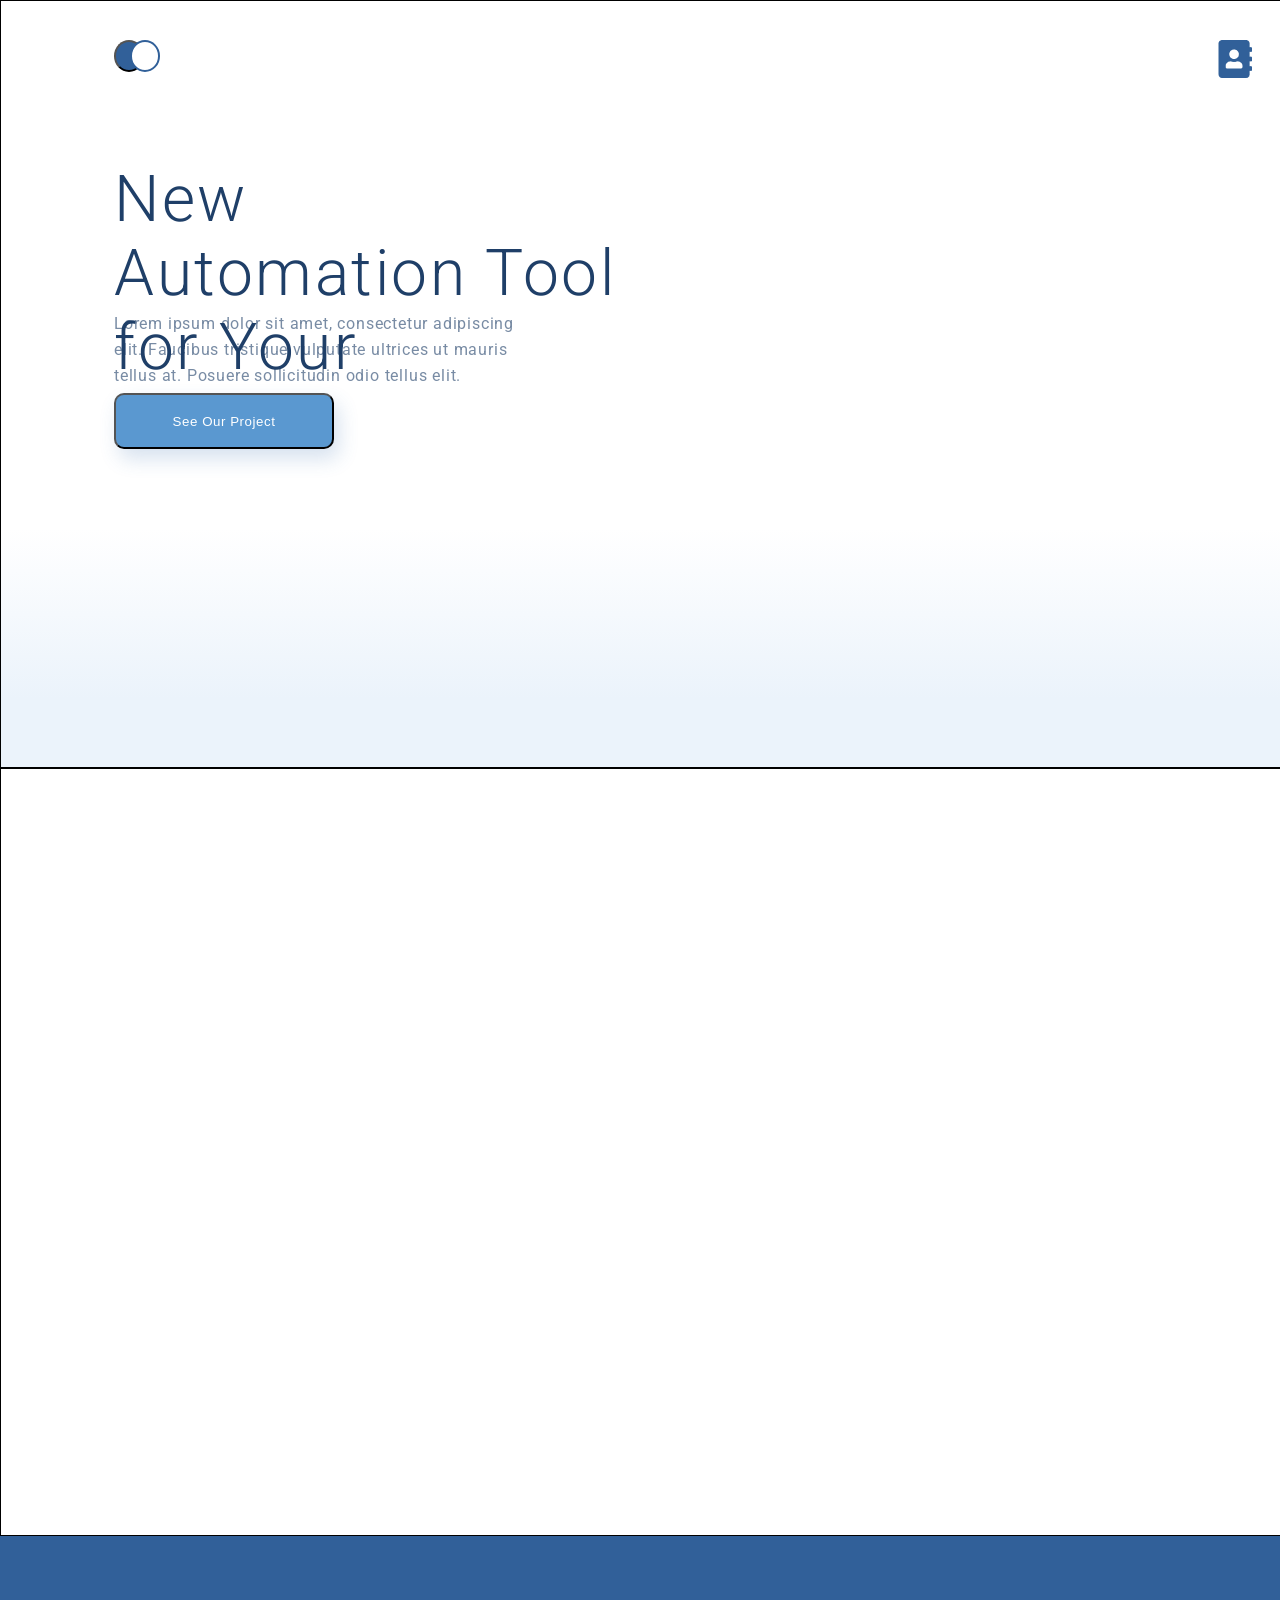
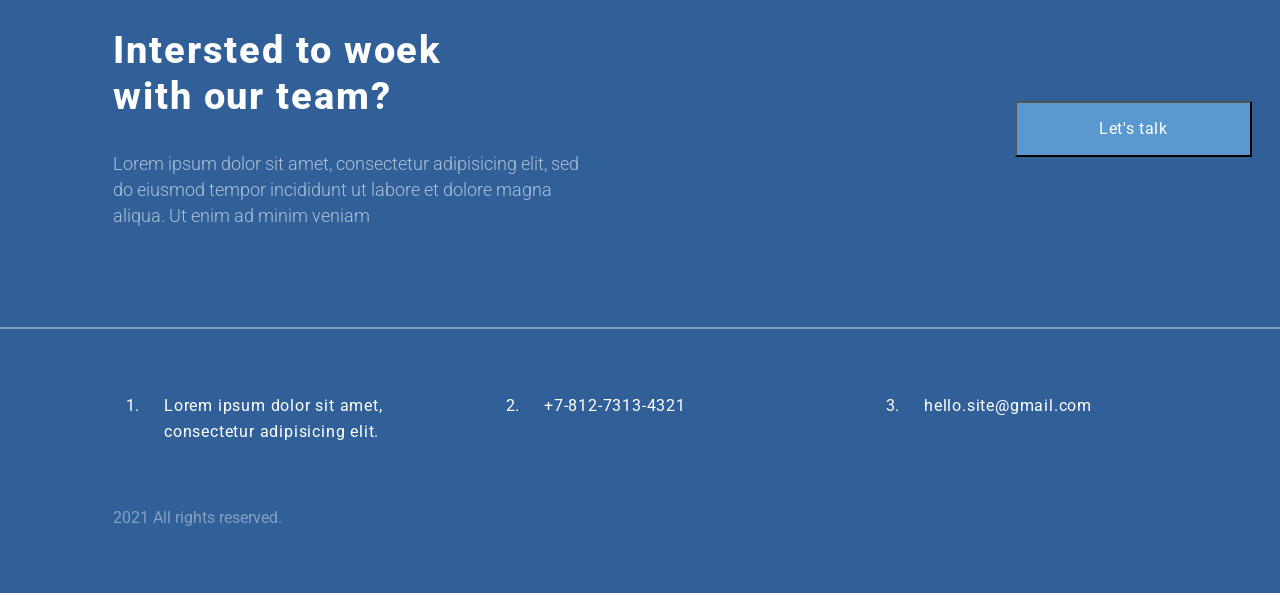
==== Task-2/index.html @ 9a85fa24 "Task-2 1 page" ====
<!doctype html>
<html lang="en">
<head>
    <meta charset="UTF-8">
    <link rel="stylesheet" href="task2.css">

       <title>Document</title>
</head>

<body>
<!-- HEADER -->
<header class="header">
    <div class="uphed">
        <div class="bw">
        <button class="bw1"></button>
        <button class="bw2"></button>
        </div>
        <div class="img1">
        <img src="img/Vector.png" alt="image">
        </div>
    </div>

    <div>
        <div class="newauto">
            <div class="h1">New Automation
            Tool for Your</div>
            <div class="p1">Lorem ipsum dolor sit amet, consectetur adipiscing elit. Faucibus tristique vulputate ultrices ut mauris tellus at. Posuere sollicitudin odio tellus elit.</div>

            <button class="buttonhead">See Our Project</button>
        </div>

    </div>
</header>
<!-- MAIN -->
<main class="main">

</main>
<!-- FOOTER -->
<footer class="footer">
    <div>
        <div class="pad">
            <div class="ftext">
                <p class="pfoot">Intersted to woek
                    with our team?</p>
                <p class="plorem">Lorem ipsum dolor sit amet, consectetur adipisicing elit, sed do eiusmod tempor incididunt ut labore et dolore magna aliqua. Ut enim ad minim veniam</p>
            </div>
            <button class="fbutton">Let's talk</button>
        </div>

        <div class="linef"></div>

        <div class="pad1">
            <ol class="ftable">
                <li class="pt pt1">Lorem ipsum dolor sit amet, consectetur adipisicing elit.</li>
                <li class="pt">+7-812-7313-4321</li>
                <li class="pt">hello.site@gmail.com</li>
            </ol>
            <div class="arr">
                2021 All rights reserved.
            </div>
        </div>
    </div>
</footer>
</body>

</html>
---- Task-2/task2.css ----
@import url('https://fonts.googleapis.com/css2?family=Roboto:wght@300&display=swap');
*{
    box-sizing: border-box;
    margin: 0;
    padding: 0;
}
.header{
    border: 1px solid black;
    background-color: white;
    background: linear-gradient(0deg, #EBF3FB 8.84%, rgba(152, 195, 232, 0) 31.12%);
    margin: 0 auto;
    width: 1366px;
    min-height: 768px;
    padding: 39px 113px 60px 113px;
}
.bw{
    position: relative;
    width: 32px;
}
.bw1{
position: absolute;
    /* blue_02 */
    background: #316099;
    width: 30.39px;
    height: 32px;
    border-radius: 50%;
}
.bw2{
position: absolute;
    left: 16px;
    background: #FFFFFF;
    /* blue_02 */
    border: 2px solid #316099;
    box-sizing: border-box;
    width: 30.39px;
    height: 32px;
    border-radius: 50%;
}
.uphead{
    display: flex;
    justify-content: space-between;
}
.img1{
    display: flex;
    justify-content: end;
}
.newauto{
    display: flex;
    flex-direction: column;
    width: 504px;
    margin-top: 85px;
}
.buttonhead{
    width: 220px;
    height: 56px;
    /* blue_04 */
    background: #5A98D0;
    box-shadow: 5px 10px 20px rgba(53, 110, 173, 0.2);
    border-radius: 10px;
    /* identical to box height, or 162% */
    text-align: center;
    letter-spacing: 0.04em;
    color: #FFFFFF;
}
.h1{
    width: 504px;
    height: 148px;
    font-family: Roboto;
    font-style: normal;
    font-weight: 300;
    font-size: 64px;
    line-height: 74px;
    /* or 116% */
    letter-spacing: 0.04em;
    /* Blue_01 */
    color: #1F3F68;
}
.p1{
    width: 425px;
    height: 82px;
    font-family: Roboto;
    font-style: normal;
    font-weight: normal;
    font-size: 16px;
    line-height: 26px;
    /* or 162% */
    letter-spacing: 0.05em;
    /* Blue_01 */
    color: #1F3F68;
    opacity: 0.6;
}




.main{
    border: 1px solid black;
    margin: 0 auto;
    width: 1366px;
    min-height: 768px;
}





.footer{
    position: relative;
    width: 1366px;
    background-color: rgba(49, 96, 153, 1);
    margin: 0 auto;
    height: 657px;
}
.pad{
    padding: 91px 113px 0 113px;
}
.pad1{
    display: flex;
    flex-direction: column;
    justify-content: space-between;
    padding: 0 113px;
}
.linef{
    opacity: 0.4;
    /* white */
    border: 1px solid #FFFFFF;

}
.intersted{
}
.fbutton{
    position: absolute;
    width: 236.63px;
    height: 56px;
    left: 1015px;
    top: 165px;
    background-color: #5A98D0;
    font-family: Roboto;
    font-style: normal;
    font-weight: normal;
    font-size: 16px;
    line-height: 26px;
    /* identical to box height, or 162% */
    text-align: center;
    letter-spacing: 0.04em;
    color: #FFFFFF;
}
.ftext{
}
.pfoot{
    font-family: Roboto;
    font-style: normal;
    font-weight: 800;
    font-size: 38px;
    line-height: 46px;
    /* or 128% */
    letter-spacing: 0.05em;
    /* white */
    color: white;
    width: 341px;
    height: 92px;
}
.plorem{
    font-family: Roboto;
    font-style: normal;
    font-weight: 300;
    font-size: 18px;
    line-height: 26px;
    /* white */
    color: #FFFFFF;
    opacity: 0.6;
    width: 490px;
    height: 80px;
    padding: 0 10px 0 0;
    margin-top: 32px;
    margin-bottom: 96px;
}
.ftable{
    font-family: Roboto;
    font-style: normal;
    font-weight: normal;
    font-size: 16px;
    line-height: 26px;
    /* or 162% */
    letter-spacing: 0.05em;
    /* white */
    color: #FFFFFF;
    display: flex;
    justify-content: space-around;
    padding: 64px 0px 32px 0;
}
.arr{
    font-family: Roboto;
    font-style: normal;
    font-weight: normal;
    font-size: 16px;
    line-height: 26px;
         /* white */
         color: #FFFFFF;
         opacity: 0.4;
    padding: 32px 113px 64px 0;
     }
.pt{
    width: 316px;
    padding-left: 19px;
    font-family: Roboto;
    font-style: normal;
    font-weight: normal;
    font-size: 16px;
    line-height: 26px;
}
.pt1{
height: 48px;
}
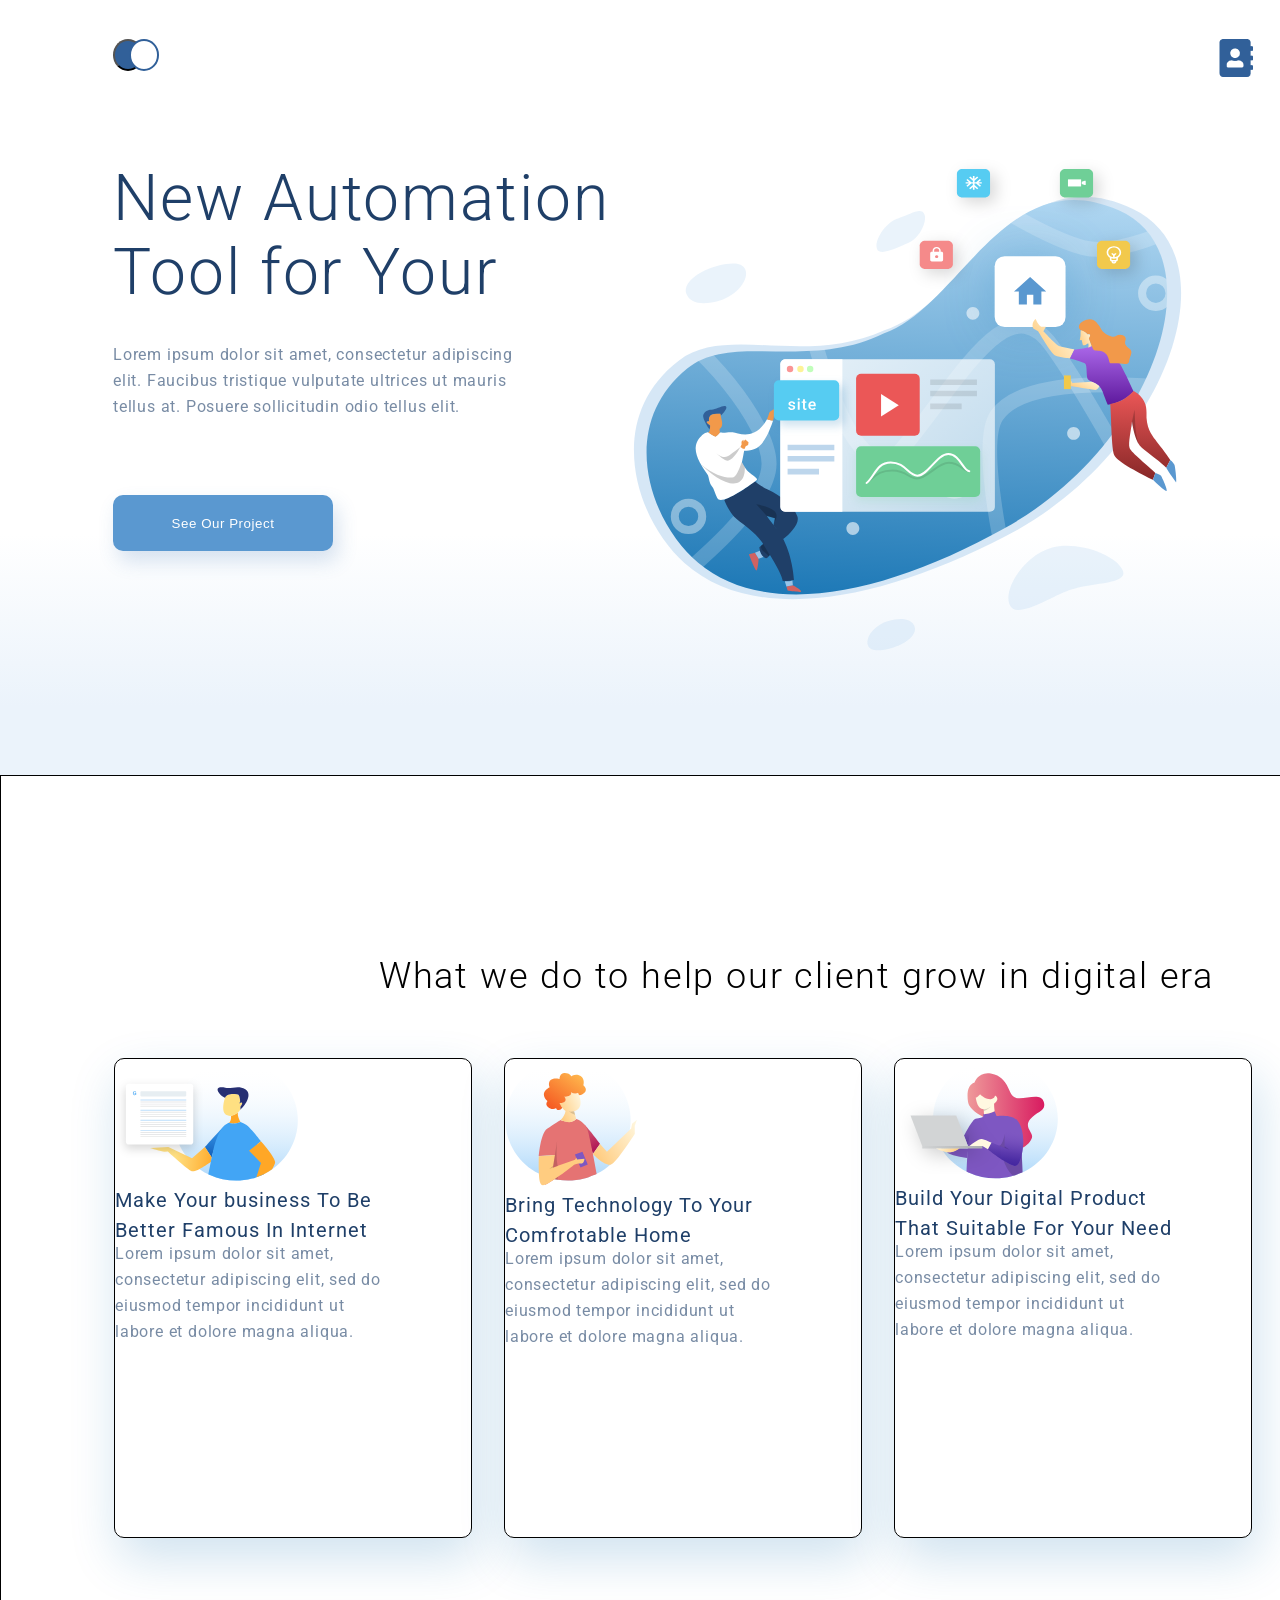
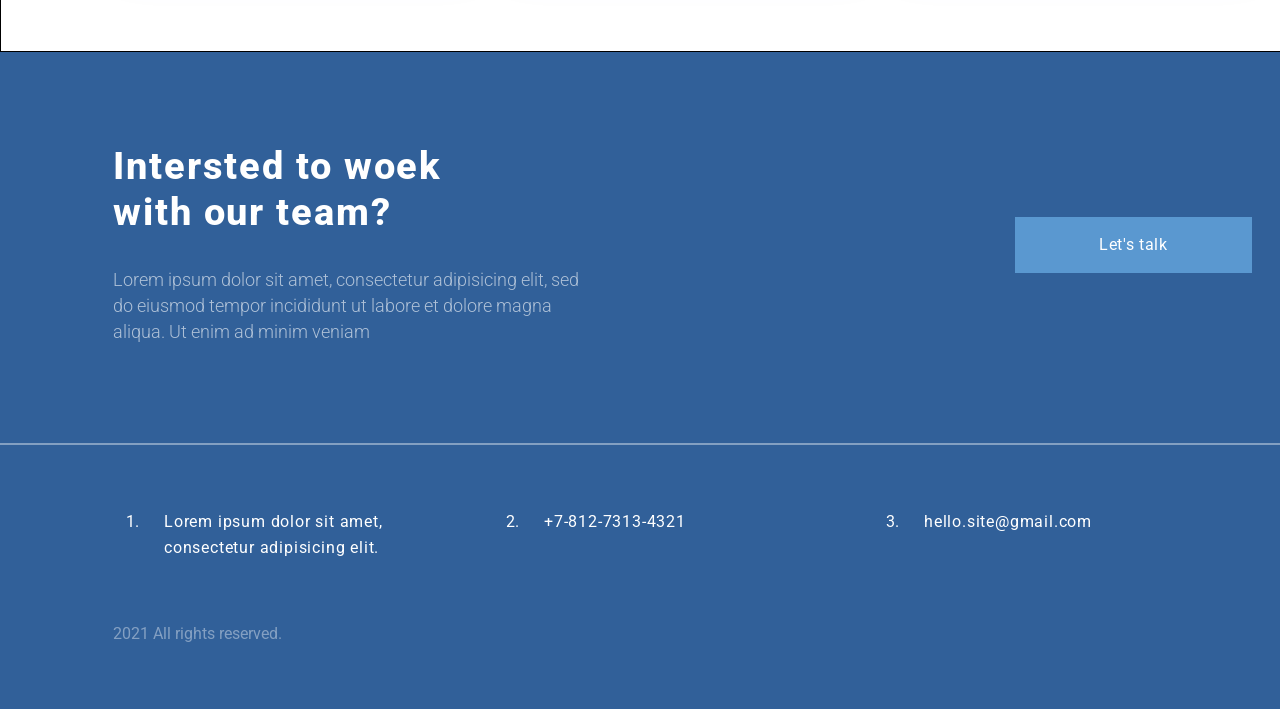
==== commit 2841fc0f: "Task-2 Page-1 main" ====
--- a/Task-2/index.html
+++ b/Task-2/index.html
@@ -19,8 +19,7 @@
         <img src="img/Vector.png" alt="image">
         </div>
     </div>
-
-    <div>
+    <div class="illus">
         <div class="newauto">
             <div class="h1">New Automation
             Tool for Your</div>
@@ -28,13 +27,47 @@
 
             <button class="buttonhead">See Our Project</button>
         </div>
-
+        <div>
+        <img class="imgtop" src="img/illustration.svg" alt="image">
+        </div>
     </div>
 </header>
+
+
 <!-- MAIN -->
 <main class="main">
+    <div>
+        <p class="p2">What we do to help our client grow in digital era</p>
+        <div class="border3">
+            <div class="mainborder">
+                <div>
+                    <img src="img/1.svg" alt="image">
+                </div>
+                <div class="h1main">Make Your business To Be
+                    Better Famous In Internet</div>
+                <div class="h3Lorem">Lorem ipsum dolor sit amet, consectetur adipiscing elit, sed do eiusmod tempor incididunt ut labore et dolore magna aliqua.</div>
+            </div>
+            <div class="mainborder">
+                <div>
+                    <img src="img/2.svg" alt="image">
+                </div>
+                <div class="h1main">Bring Technology To Your
+                    Comfrotable Home</div>
+                <div class="h3Lorem">Lorem ipsum dolor sit amet, consectetur adipiscing elit, sed do eiusmod tempor incididunt ut labore et dolore magna aliqua. </div>
+            </div>
+            <div class="mainborder">
+                <div>
+                    <img src="img/3.svg" alt="image">
+                </div>
+                <div class="h1main">Build Your Digital Product
+                    That Suitable For Your Need</div>
+                <div class="h3Lorem">Lorem ipsum dolor sit amet, consectetur adipiscing elit, sed do eiusmod tempor incididunt ut labore et dolore magna aliqua. </div>
+            </div>
+        </div>
+    </div>
 
 </main>
+
 <!-- FOOTER -->
 <footer class="footer">
     <div>
--- a/Task-2/task2.css
+++ b/Task-2/task2.css
@@ -5,7 +5,6 @@
     padding: 0;
 }
 .header{
-    border: 1px solid black;
     background-color: white;
     background: linear-gradient(0deg, #EBF3FB 8.84%, rgba(152, 195, 232, 0) 31.12%);
     margin: 0 auto;
@@ -48,7 +47,6 @@
     display: flex;
     flex-direction: column;
     width: 504px;
-    margin-top: 85px;
 }
 .buttonhead{
     width: 220px;
@@ -61,8 +59,18 @@
     text-align: center;
     letter-spacing: 0.04em;
     color: #FFFFFF;
+    border: 0;
+    margin-top: 71px;
+}
+.illus{
+    display: flex;
+
+}
+.imgtop{
+    margin: 82px 87px 60px 13px;
 }
 .h1{
+    box-sizing: border-box;
     width: 504px;
     height: 148px;
     font-family: Roboto;
@@ -71,11 +79,13 @@
     font-size: 64px;
     line-height: 74px;
     /* or 116% */
-    letter-spacing: 0.04em;
-    /* Blue_01 */
-    color: #1F3F68;
+    letter-spacing: 0.03em;
+    /* Blue_01 */
+    color: #1F3F68;
+    margin-top: 85px;
 }
 .p1{
+    box-sizing: border-box;
     width: 425px;
     height: 82px;
     font-family: Roboto;
@@ -88,6 +98,7 @@
     /* Blue_01 */
     color: #1F3F68;
     opacity: 0.6;
+    margin-top: 32px;
 }
 
 
@@ -98,6 +109,64 @@
     margin: 0 auto;
     width: 1366px;
     min-height: 768px;
+    padding: 113px;
+}
+.h1main{
+    box-sizing: border-box;
+    font-family: Roboto;
+    font-style: normal;
+    font-weight: normal;
+    font-size: 20px;
+    line-height: 30px;
+    /* or 150% */
+    letter-spacing: 0.05em;
+    /* Blue_01 */
+    color: #1F3F68;
+    width: 294px;
+    height: 56px;
+}
+.h3Lorem{
+    box-sizing: border-box;
+    font-family: Roboto;
+    font-style: normal;
+    font-weight: normal;
+    font-size: 16px;
+    line-height: 26px;
+    /* or 162% */
+    letter-spacing: 0.05em;
+    /* Blue_01 */
+    color: #1F3F68;
+    opacity: 0.6;
+    width: 268px;
+    height: 94px;
+}
+.mainborder{
+    border: 1px solid black;
+    background: #FFFFFF;
+    /* shadow1 */
+    box-shadow: 5px 20px 50px rgba(16, 112, 177, 0.2);
+    border-radius: 10px;
+    width: 358px;
+    height: 480px;
+}
+.border3{
+    display: flex;
+    flex-direction: row;
+    justify-content: space-between;
+  }
+.p2{
+    font-family: Roboto;
+    font-style: normal;
+    font-weight: 300;
+    font-size: 36px;
+    line-height: 46px;
+    /* or 128% */
+    text-align: center;
+    letter-spacing: 0.05em;
+    color: #000000;
+    width: 1137px;
+    height: 41px;
+    margin: 64px 114px;
 }
 
 
@@ -144,6 +213,7 @@
     text-align: center;
     letter-spacing: 0.04em;
     color: #FFFFFF;
+    border: 0;
 }
 .ftext{
 }
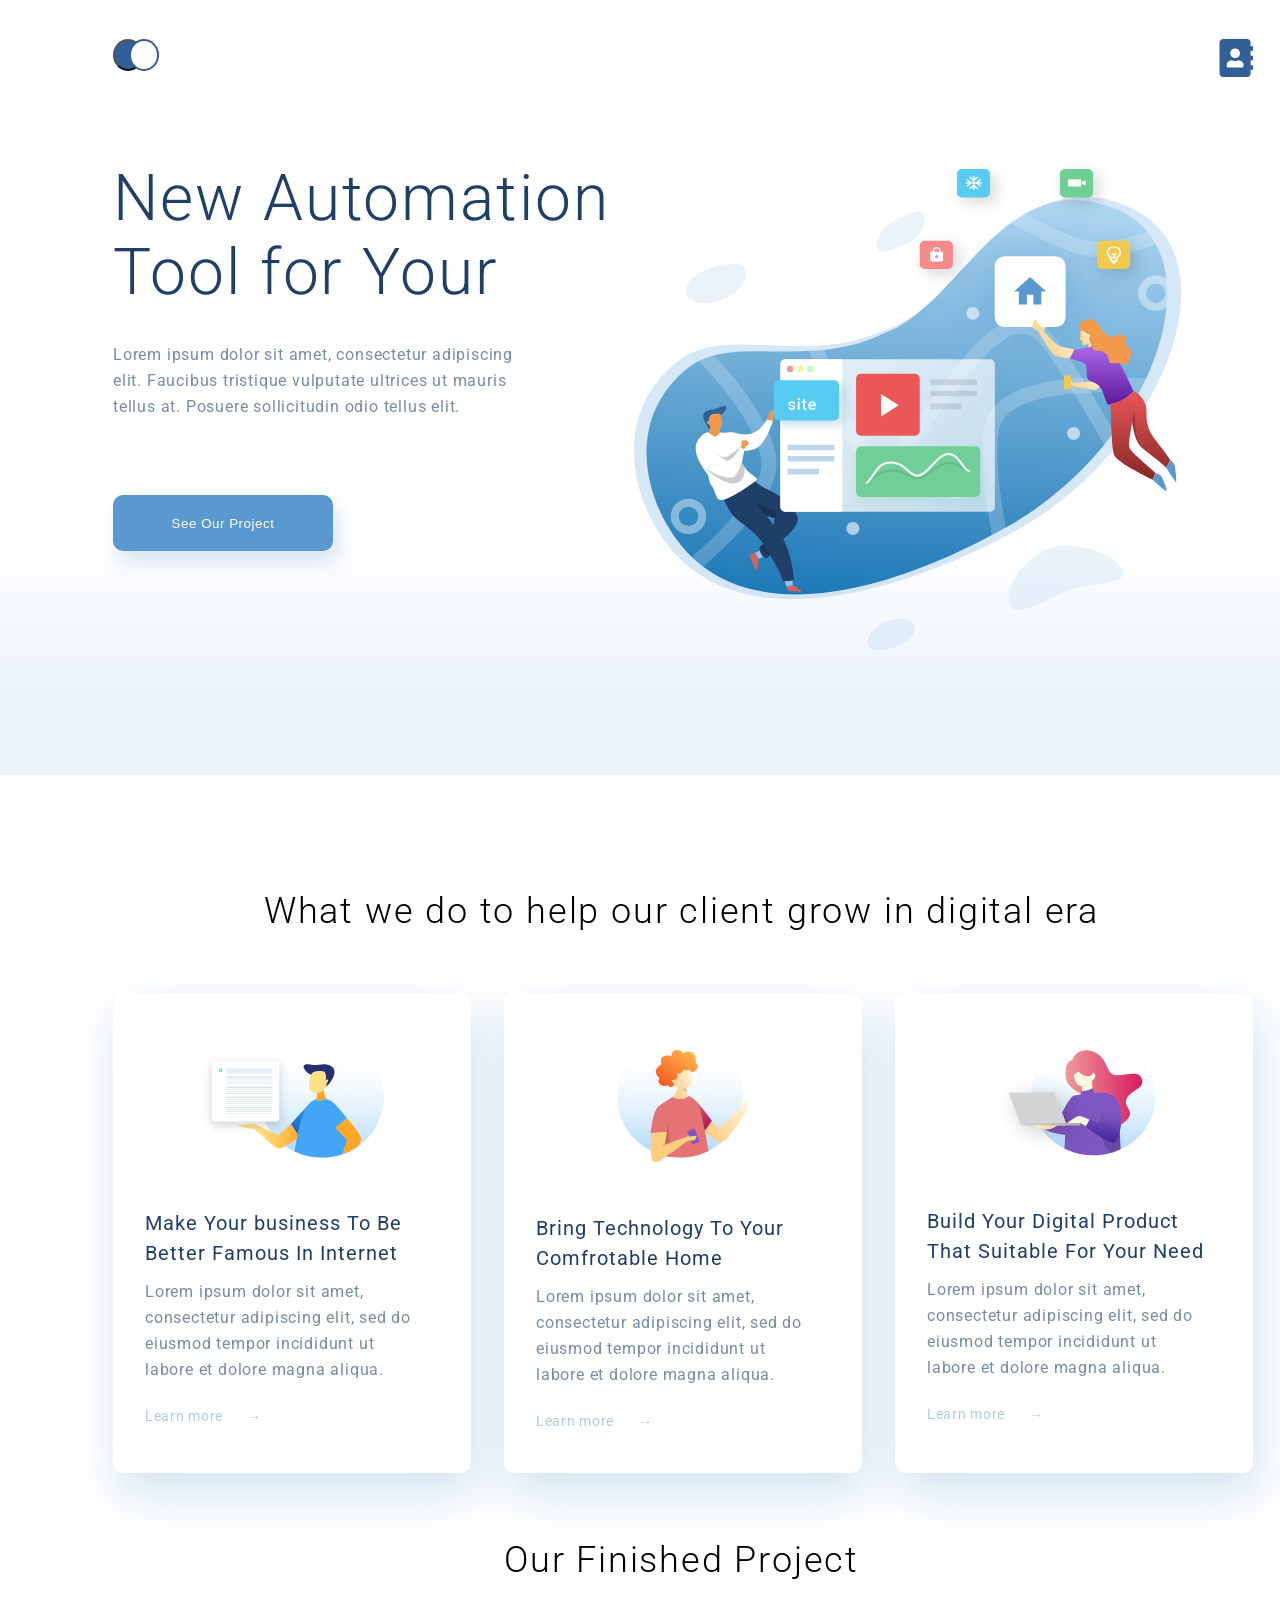
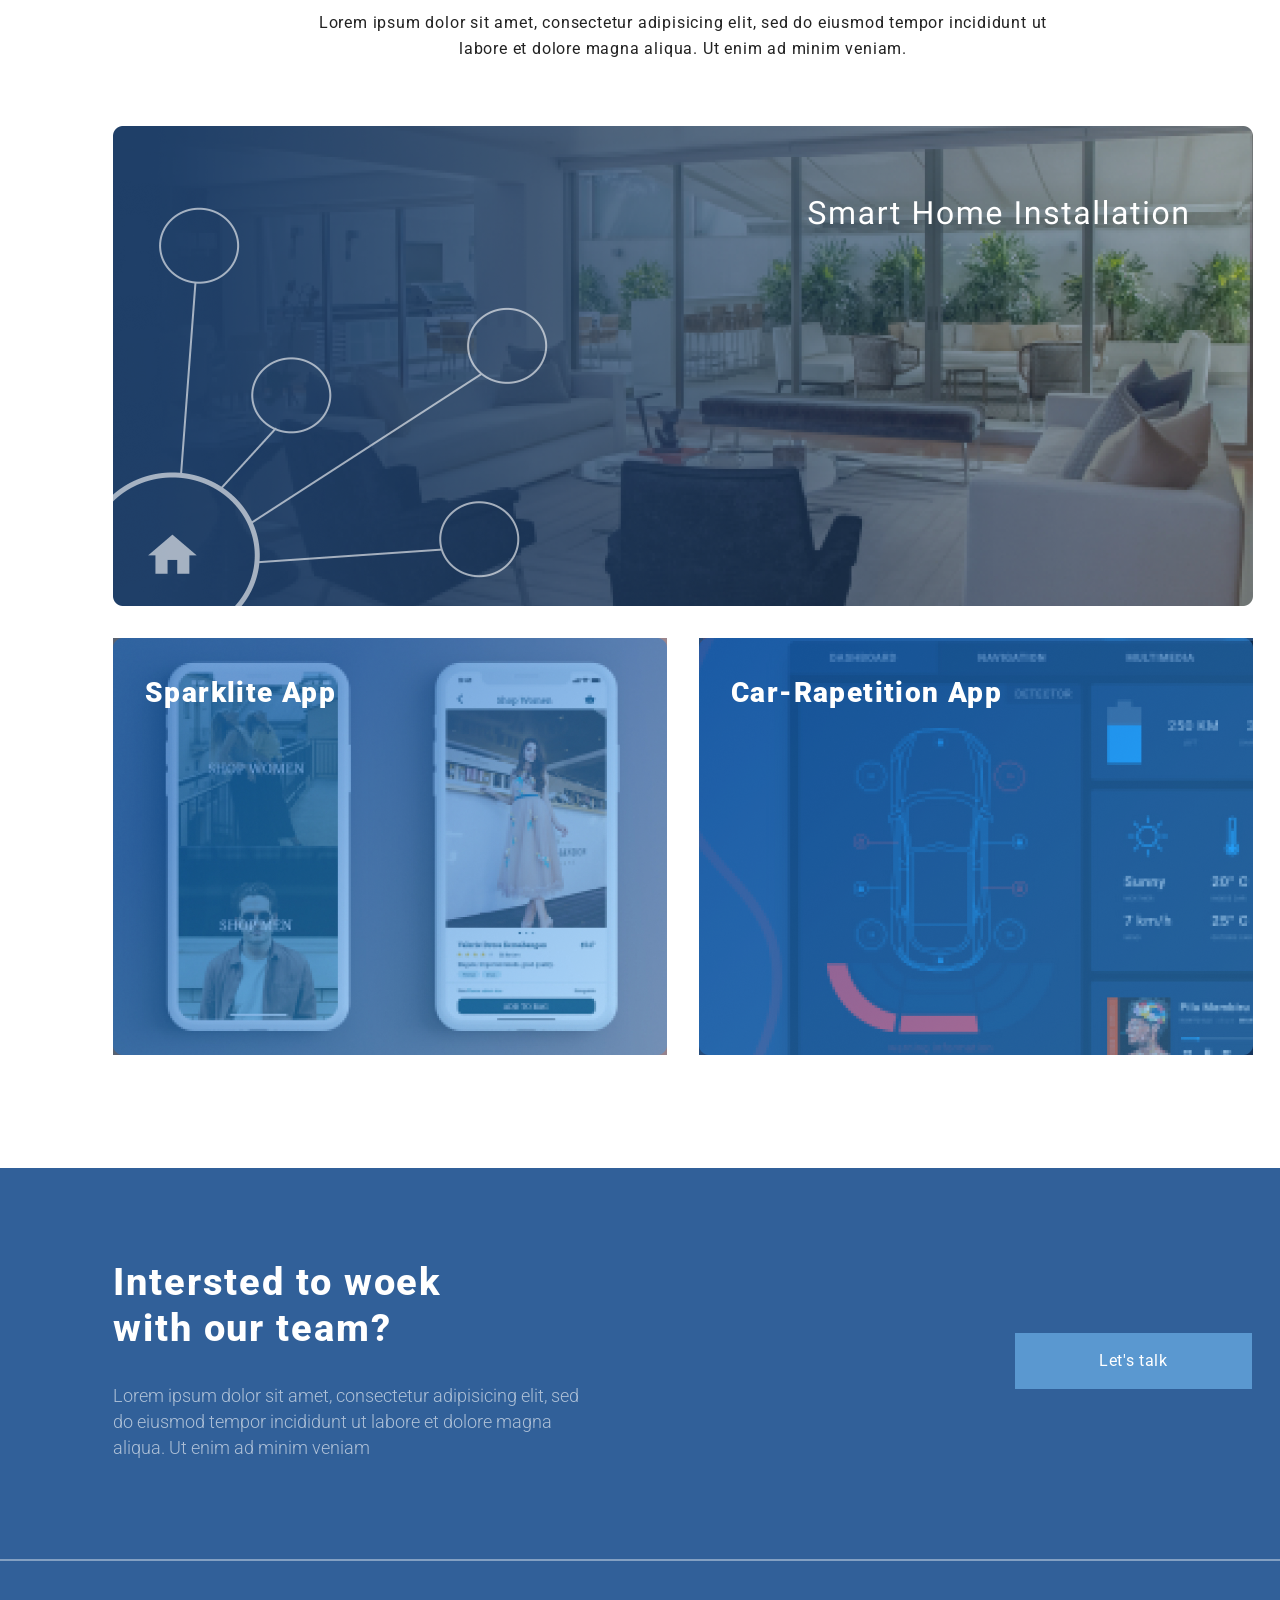
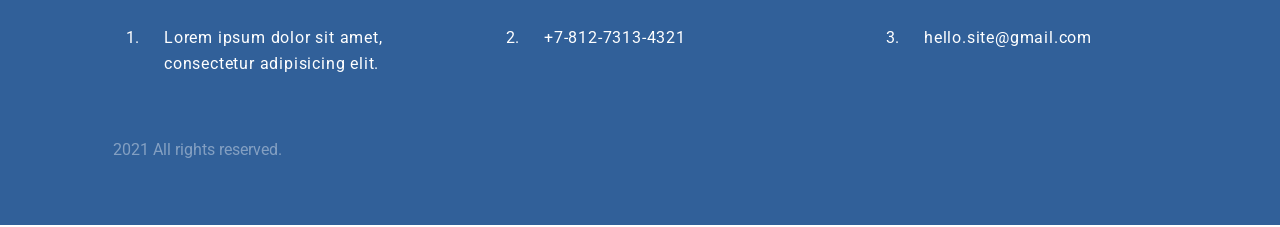
==== commit d927965c: "1 page end" ====
--- a/Task-2/index.html
+++ b/Task-2/index.html
@@ -40,30 +40,50 @@
         <p class="p2">What we do to help our client grow in digital era</p>
         <div class="border3">
             <div class="mainborder">
-                <div>
+                <div class="imgcenter">
                     <img src="img/1.svg" alt="image">
                 </div>
                 <div class="h1main">Make Your business To Be
                     Better Famous In Internet</div>
                 <div class="h3Lorem">Lorem ipsum dolor sit amet, consectetur adipiscing elit, sed do eiusmod tempor incididunt ut labore et dolore magna aliqua.</div>
+                <button class="learnmore"><span>Learn more</span>&rarr;</button>
             </div>
             <div class="mainborder">
-                <div>
+                <div class="imgcenter">
                     <img src="img/2.svg" alt="image">
                 </div>
                 <div class="h1main">Bring Technology To Your
                     Comfrotable Home</div>
                 <div class="h3Lorem">Lorem ipsum dolor sit amet, consectetur adipiscing elit, sed do eiusmod tempor incididunt ut labore et dolore magna aliqua. </div>
+                <button class="learnmore"><span>Learn more</span>&rarr;</button>
             </div>
             <div class="mainborder">
-                <div>
+                <div class="imgcenter">
                     <img src="img/3.svg" alt="image">
                 </div>
                 <div class="h1main">Build Your Digital Product
                     That Suitable For Your Need</div>
                 <div class="h3Lorem">Lorem ipsum dolor sit amet, consectetur adipiscing elit, sed do eiusmod tempor incididunt ut labore et dolore magna aliqua. </div>
+                <button class="learnmore"><span>Learn more</span>&rarr;</button>
             </div>
         </div>
+        <p class="p2">Our Finished Project</p>
+        <p class="mlorem">Lorem ipsum dolor sit amet, consectetur adipisicing elit, sed do eiusmod tempor incididunt ut labore et dolore magna aliqua. Ut enim ad minim veniam.</p>
+        <div class="smarthome">
+            <img class="sizeimg" src="img/Rectangle@2x.png" alt="bg">
+        </div>
+
+        <div class="addbg">
+
+            <div class="imgadd1 op">
+                <div class="sizeimg1"><p class="pin">Sparklite App</p></div>
+            </div>
+
+            <div class="imgadd2 op">
+                <div class="sizeimg2"><p class="pin">Car-Rapetition App</p></div>
+            </div>
+        </div>
+
     </div>
 
 </main>
--- a/Task-2/task2.css
+++ b/Task-2/task2.css
@@ -1,9 +1,11 @@
 @import url('https://fonts.googleapis.com/css2?family=Roboto:wght@300&display=swap');
+
 *{
     box-sizing: border-box;
     margin: 0;
     padding: 0;
 }
+
 .header{
     background-color: white;
     background: linear-gradient(0deg, #EBF3FB 8.84%, rgba(152, 195, 232, 0) 31.12%);
@@ -12,10 +14,12 @@
     min-height: 768px;
     padding: 39px 113px 60px 113px;
 }
+
 .bw{
     position: relative;
     width: 32px;
 }
+
 .bw1{
 position: absolute;
     /* blue_02 */
@@ -24,6 +28,7 @@
     height: 32px;
     border-radius: 50%;
 }
+
 .bw2{
 position: absolute;
     left: 16px;
@@ -35,19 +40,23 @@
     height: 32px;
     border-radius: 50%;
 }
+
 .uphead{
     display: flex;
     justify-content: space-between;
 }
+
 .img1{
     display: flex;
     justify-content: end;
 }
+
 .newauto{
     display: flex;
     flex-direction: column;
     width: 504px;
 }
+
 .buttonhead{
     width: 220px;
     height: 56px;
@@ -61,14 +70,22 @@
     color: #FFFFFF;
     border: 0;
     margin-top: 71px;
-}
+    cursor: pointer;
+}
+
+.buttonhead:active{
+    opacity: 80%;
+}
+
 .illus{
     display: flex;
 
 }
+
 .imgtop{
     margin: 82px 87px 60px 13px;
 }
+
 .h1{
     box-sizing: border-box;
     width: 504px;
@@ -84,6 +101,7 @@
     color: #1F3F68;
     margin-top: 85px;
 }
+
 .p1{
     box-sizing: border-box;
     width: 425px;
@@ -101,16 +119,17 @@
     margin-top: 32px;
 }
 
-
-
+/* MAINCSS*/
 
 .main{
-    border: 1px solid black;
     margin: 0 auto;
     width: 1366px;
     min-height: 768px;
     padding: 113px;
-}
+    display: flex;
+    flex-direction: column;
+}
+
 .h1main{
     box-sizing: border-box;
     font-family: Roboto;
@@ -124,7 +143,9 @@
     color: #1F3F68;
     width: 294px;
     height: 56px;
-}
+    margin: 50px 0 15px 0;
+}
+
 .h3Lorem{
     box-sizing: border-box;
     font-family: Roboto;
@@ -139,21 +160,27 @@
     opacity: 0.6;
     width: 268px;
     height: 94px;
-}
+    margin-bottom: 28px;
+}
+
 .mainborder{
-    border: 1px solid black;
     background: #FFFFFF;
     /* shadow1 */
     box-shadow: 5px 20px 50px rgba(16, 112, 177, 0.2);
     border-radius: 10px;
     width: 358px;
     height: 480px;
-}
+    padding: 43px 32px;
+}
+
 .border3{
     display: flex;
+    justify-content: space-between;
+    margin: 64px 0;
     flex-direction: row;
-    justify-content: space-between;
+
   }
+
 .p2{
     font-family: Roboto;
     font-style: normal;
@@ -166,12 +193,122 @@
     color: #000000;
     width: 1137px;
     height: 41px;
-    margin: 64px 114px;
-}
-
-
-
-
+    margin: 0 0;
+}
+
+.learnmore{
+    font-family: Roboto;
+    font-style: normal;
+    font-weight: normal;
+    font-size: 14px;
+    line-height: 30px;
+    /* or 214% */
+    letter-spacing: 0.05em;
+    /* blue_04 */
+    color: #5A98D0;
+    background: none;
+    border: none;
+    display: flex;
+    width: 117px;
+    height: 27px;
+    justify-content: space-between;
+    opacity: 50%;
+    cursor: pointer;
+}
+
+.learnmore:hover{
+    opacity: 100%;
+}
+
+.imgcenter{
+    display: flex;
+    justify-content: center;
+}
+
+.our{
+    width: 100%;
+    height: 46px;
+}
+
+.mlorem{
+    font-family: Roboto;
+    font-style: normal;
+    font-weight: normal;
+    font-size: 16px;
+    line-height: 26px;
+    /* or 162% */
+    text-align: center;
+    letter-spacing: 0.05em;
+    color: #222222;
+    width: 750px;
+    min-height: 52px;
+    margin: 32px auto 64px auto;
+}
+
+.smarthome{
+    width: 1140px;
+    height: 480px;
+    background-image: url(img/Smart.jpg);
+}
+
+.sizeimg{
+    width: 1140px;
+    height: 480px;
+    opacity: 100%;
+}
+
+.sizeimg:hover{
+    opacity: 90%;
+}
+
+.sizeimg1{
+    width: 554px;
+    height: 417px;
+    background-image: url("img/Rectangle 2.2.png");
+}
+
+.sizeimg2{
+    width: 554px;
+    height: 417px;
+    background-image: url("img/Rectangle 2.3.png");
+}
+
+.addbg{
+    margin-top: 32px;
+    display: flex;
+    justify-content: space-between;
+}
+
+.imgadd1{
+    background-image: url("img/Sparklite.jpg");
+}
+
+.imgadd2{
+    background-image: url("img/Rapetition.jpg");
+}
+
+.op{
+   opacity: 100%;
+}
+
+.op:hover{
+    opacity: 90%;
+}
+
+.pin{
+    font-family: Roboto;
+    font-style: normal;
+    font-weight: 900;
+    font-size: 28px;
+    line-height: 46px;
+    /* identical to box height, or 164% */
+    letter-spacing: 0.05em;
+    /* white */
+    color: #FFFFFF;
+    padding: 32px;
+}
+
+/*FOOTERCSS*/
 
 .footer{
     position: relative;
@@ -180,23 +317,28 @@
     margin: 0 auto;
     height: 657px;
 }
+
 .pad{
     padding: 91px 113px 0 113px;
 }
+
 .pad1{
     display: flex;
     flex-direction: column;
     justify-content: space-between;
     padding: 0 113px;
 }
+
 .linef{
     opacity: 0.4;
     /* white */
     border: 1px solid #FFFFFF;
 
 }
+
 .intersted{
 }
+
 .fbutton{
     position: absolute;
     width: 236.63px;
@@ -214,9 +356,9 @@
     letter-spacing: 0.04em;
     color: #FFFFFF;
     border: 0;
-}
-.ftext{
-}
+    cursor: pointer;
+}
+
 .pfoot{
     font-family: Roboto;
     font-style: normal;
@@ -230,6 +372,7 @@
     width: 341px;
     height: 92px;
 }
+
 .plorem{
     font-family: Roboto;
     font-style: normal;
@@ -245,6 +388,7 @@
     margin-top: 32px;
     margin-bottom: 96px;
 }
+
 .ftable{
     font-family: Roboto;
     font-style: normal;
@@ -259,6 +403,7 @@
     justify-content: space-around;
     padding: 64px 0px 32px 0;
 }
+
 .arr{
     font-family: Roboto;
     font-style: normal;
@@ -269,7 +414,8 @@
          color: #FFFFFF;
          opacity: 0.4;
     padding: 32px 113px 64px 0;
-     }
+}
+
 .pt{
     width: 316px;
     padding-left: 19px;
@@ -279,6 +425,11 @@
     font-size: 16px;
     line-height: 26px;
 }
+
 .pt1{
 height: 48px;
+}
+
+.fbutton:active{
+    opacity: 80%;
 }
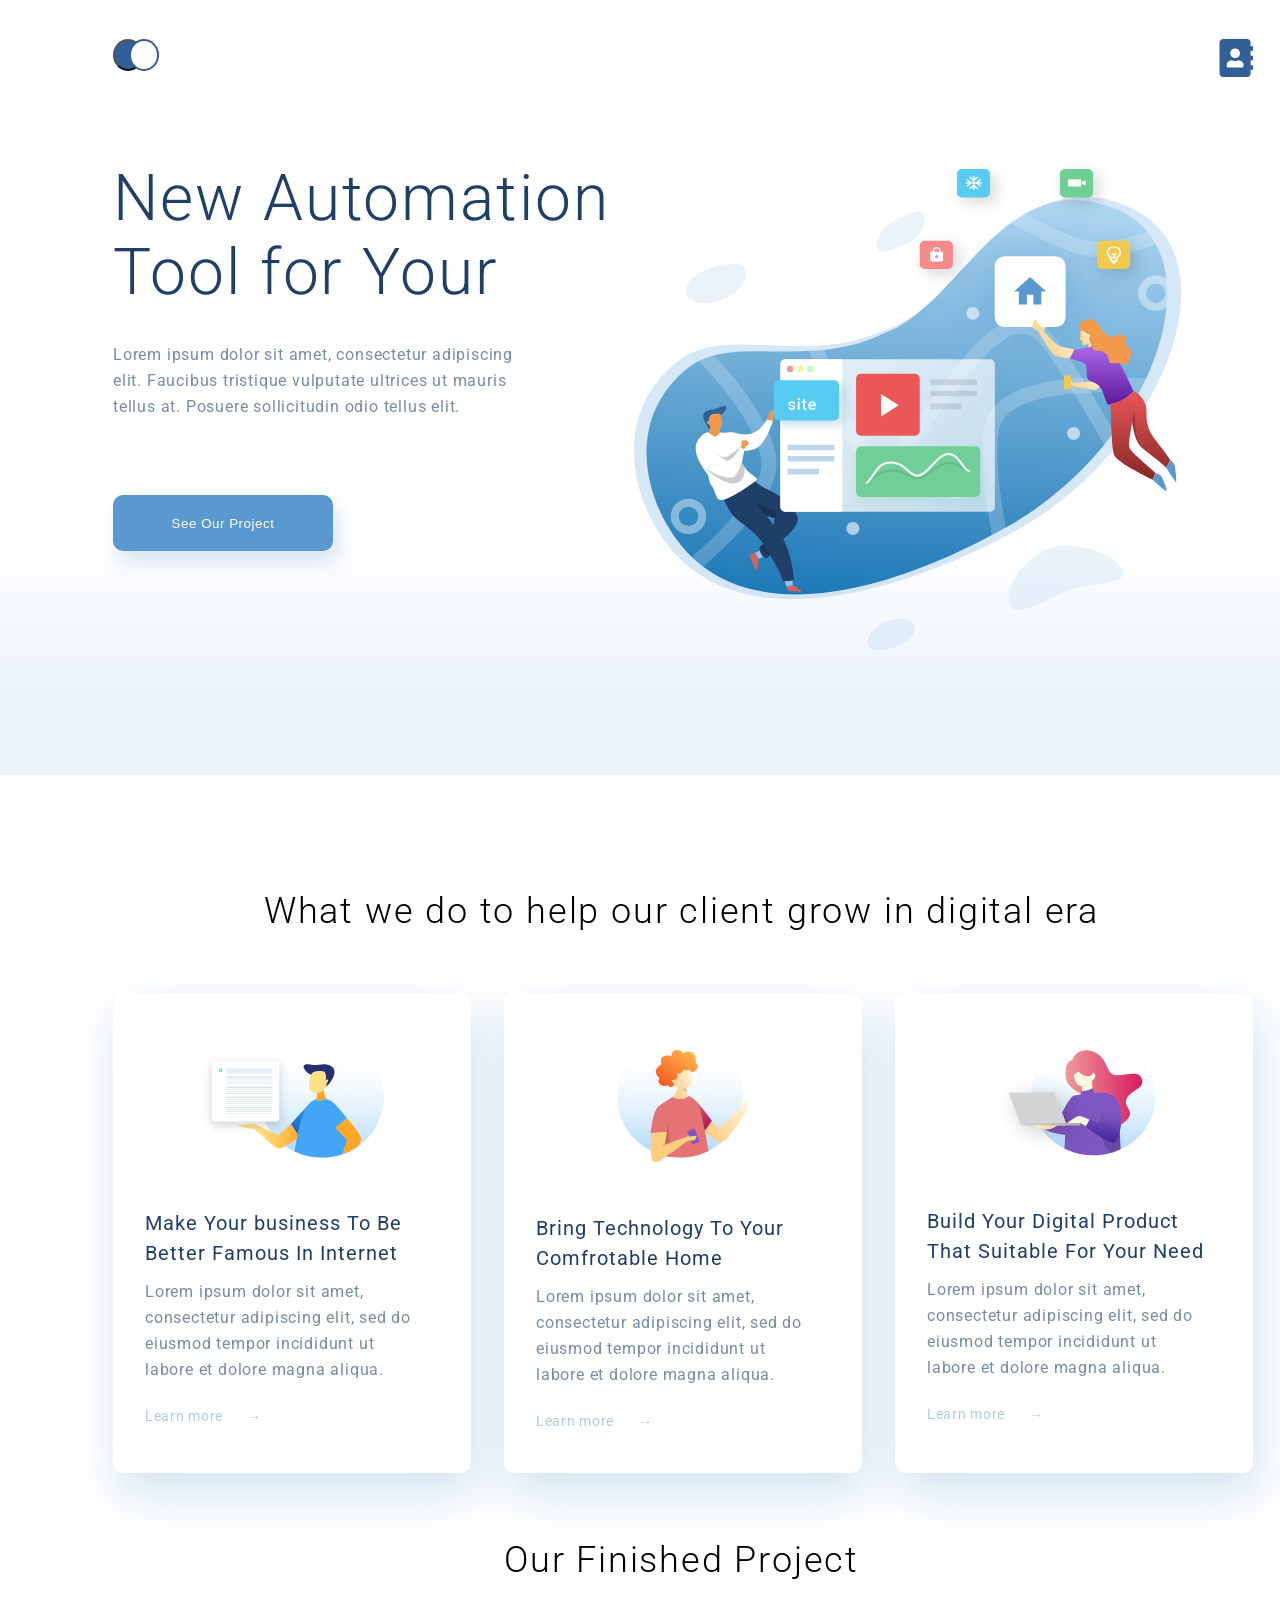
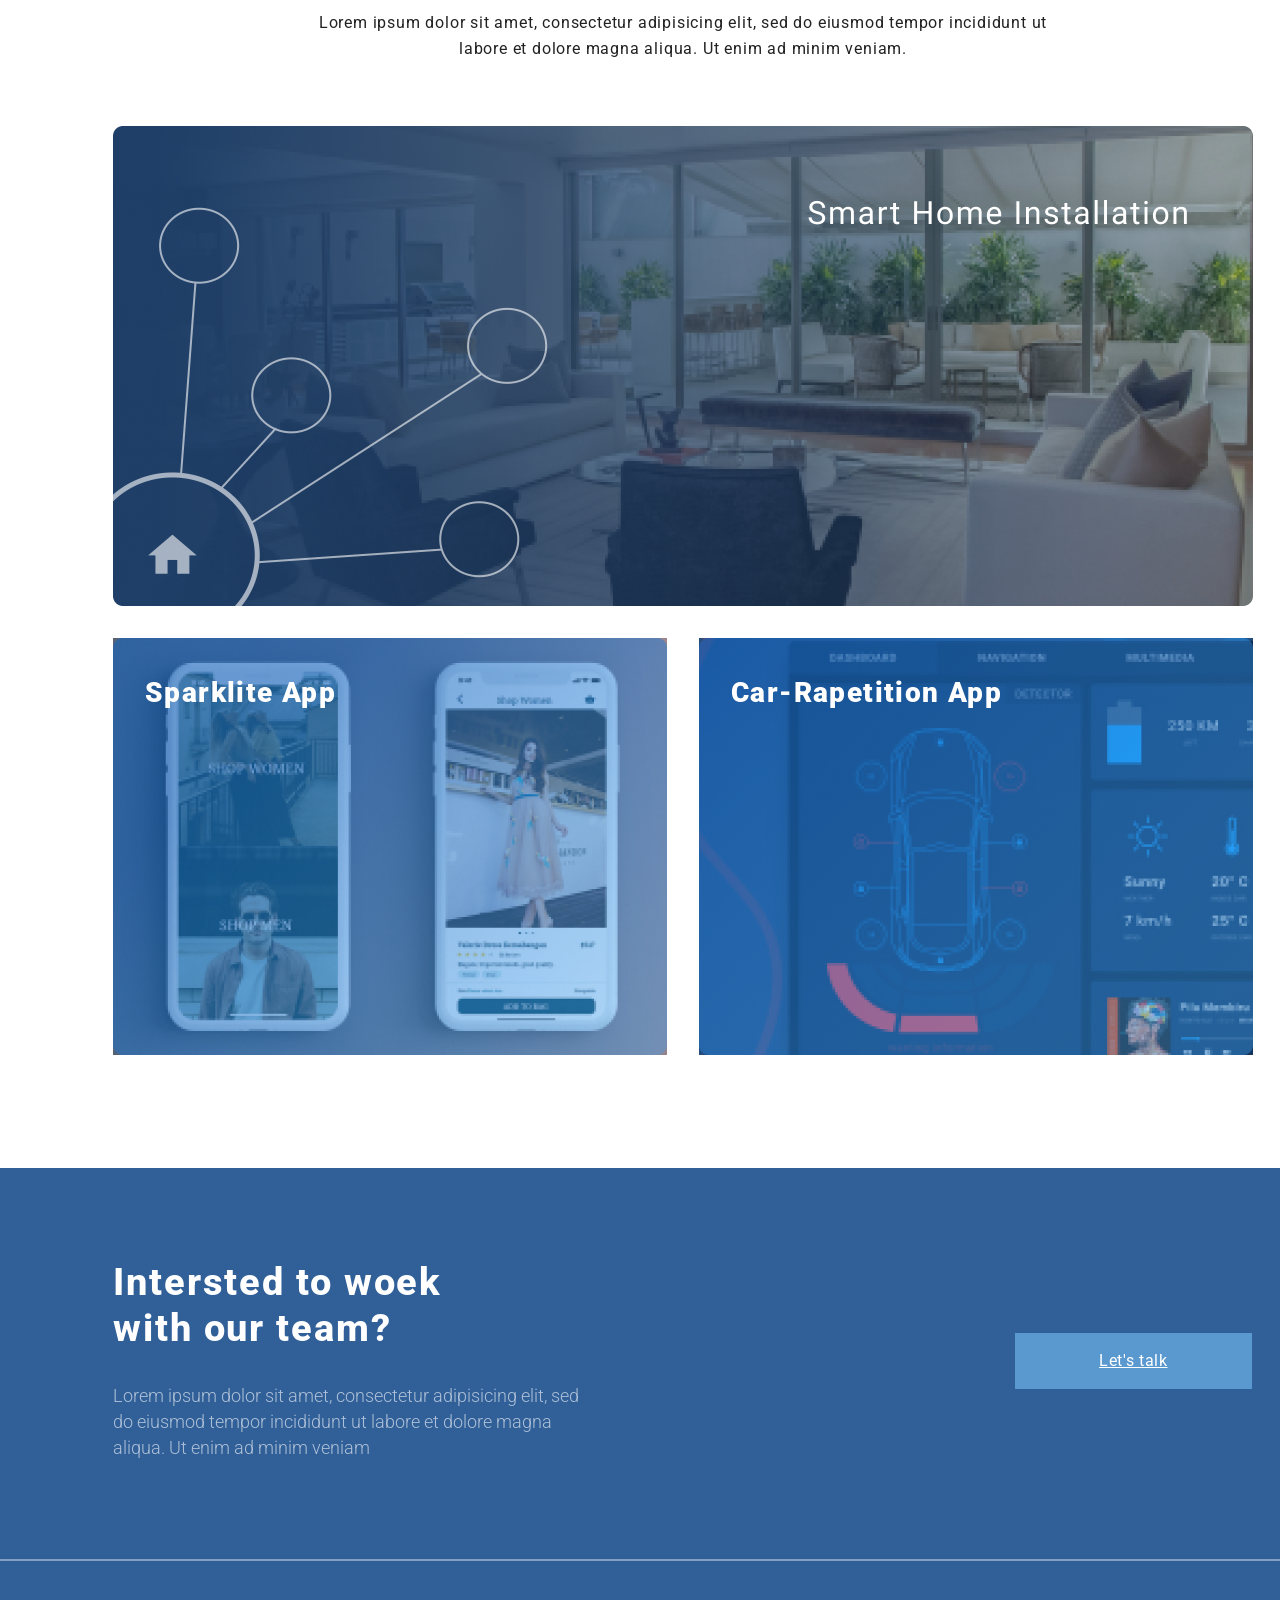
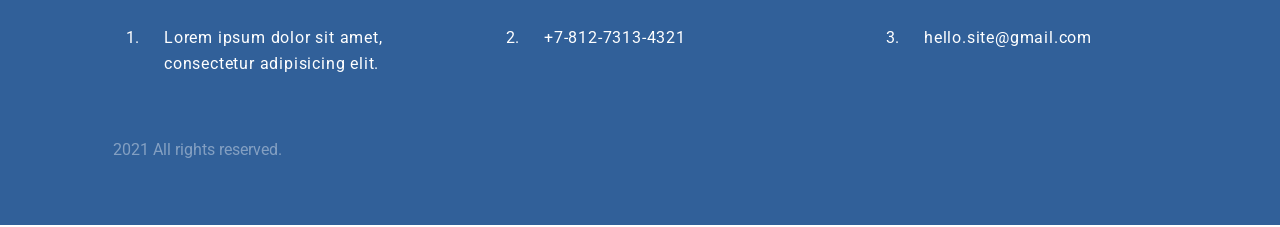
==== commit fe5705c9: "2 page start" ====
--- a/Task-2/index.html
+++ b/Task-2/index.html
@@ -2,12 +2,11 @@
 <html lang="en">
 <head>
     <meta charset="UTF-8">
-    <link rel="stylesheet" href="task2.css">
-
+   <link rel="stylesheet" href="task2.css">
        <title>Document</title>
 </head>
+<body>
 
-<body>
 <!-- HEADER -->
 <header class="header">
     <div class="uphed">
@@ -97,7 +96,7 @@
                     with our team?</p>
                 <p class="plorem">Lorem ipsum dolor sit amet, consectetur adipisicing elit, sed do eiusmod tempor incididunt ut labore et dolore magna aliqua. Ut enim ad minim veniam</p>
             </div>
-            <button class="fbutton">Let's talk</button>
+            <button class="fbutton"><a class="stb" href="page2.html" target="_blank">Let's talk</a></button>
         </div>
 
         <div class="linef"></div>
--- a/Task-2/task2.css
+++ b/Task-2/task2.css
@@ -430,6 +430,45 @@
 height: 48px;
 }
 
+.pt2:nth-child(1)::marker {
+    content: "A.";
+}
+.pt2:nth-child(2)::marker{
+    content: "T.";
+}
+.pt2:nth-child(3)::marker{
+    content: "E.";}
+
 .fbutton:active{
     opacity: 80%;
-}+}
+
+.stb{
+    font-family: Roboto;
+    font-style: normal;
+    font-weight: normal;
+    font-size: 16px;
+    line-height: 26px;
+    /* identical to box height, or 162% */
+    text-align: center;
+    letter-spacing: 0.04em;
+    color: #FFFFFF;
+    width: 100%;
+    height: 100%;
+}
+
+/*____________________*/
+
+.header2{
+    width: 1366px;
+    min-height: 768px;
+    background-color: white;
+    margin: 0 auto;
+    padding: 39px 113px 60px 113px;
+    border: 1px solid black;
+}
+
+.bg2img{
+    background-image: url("img/Contactus.png");
+}
+
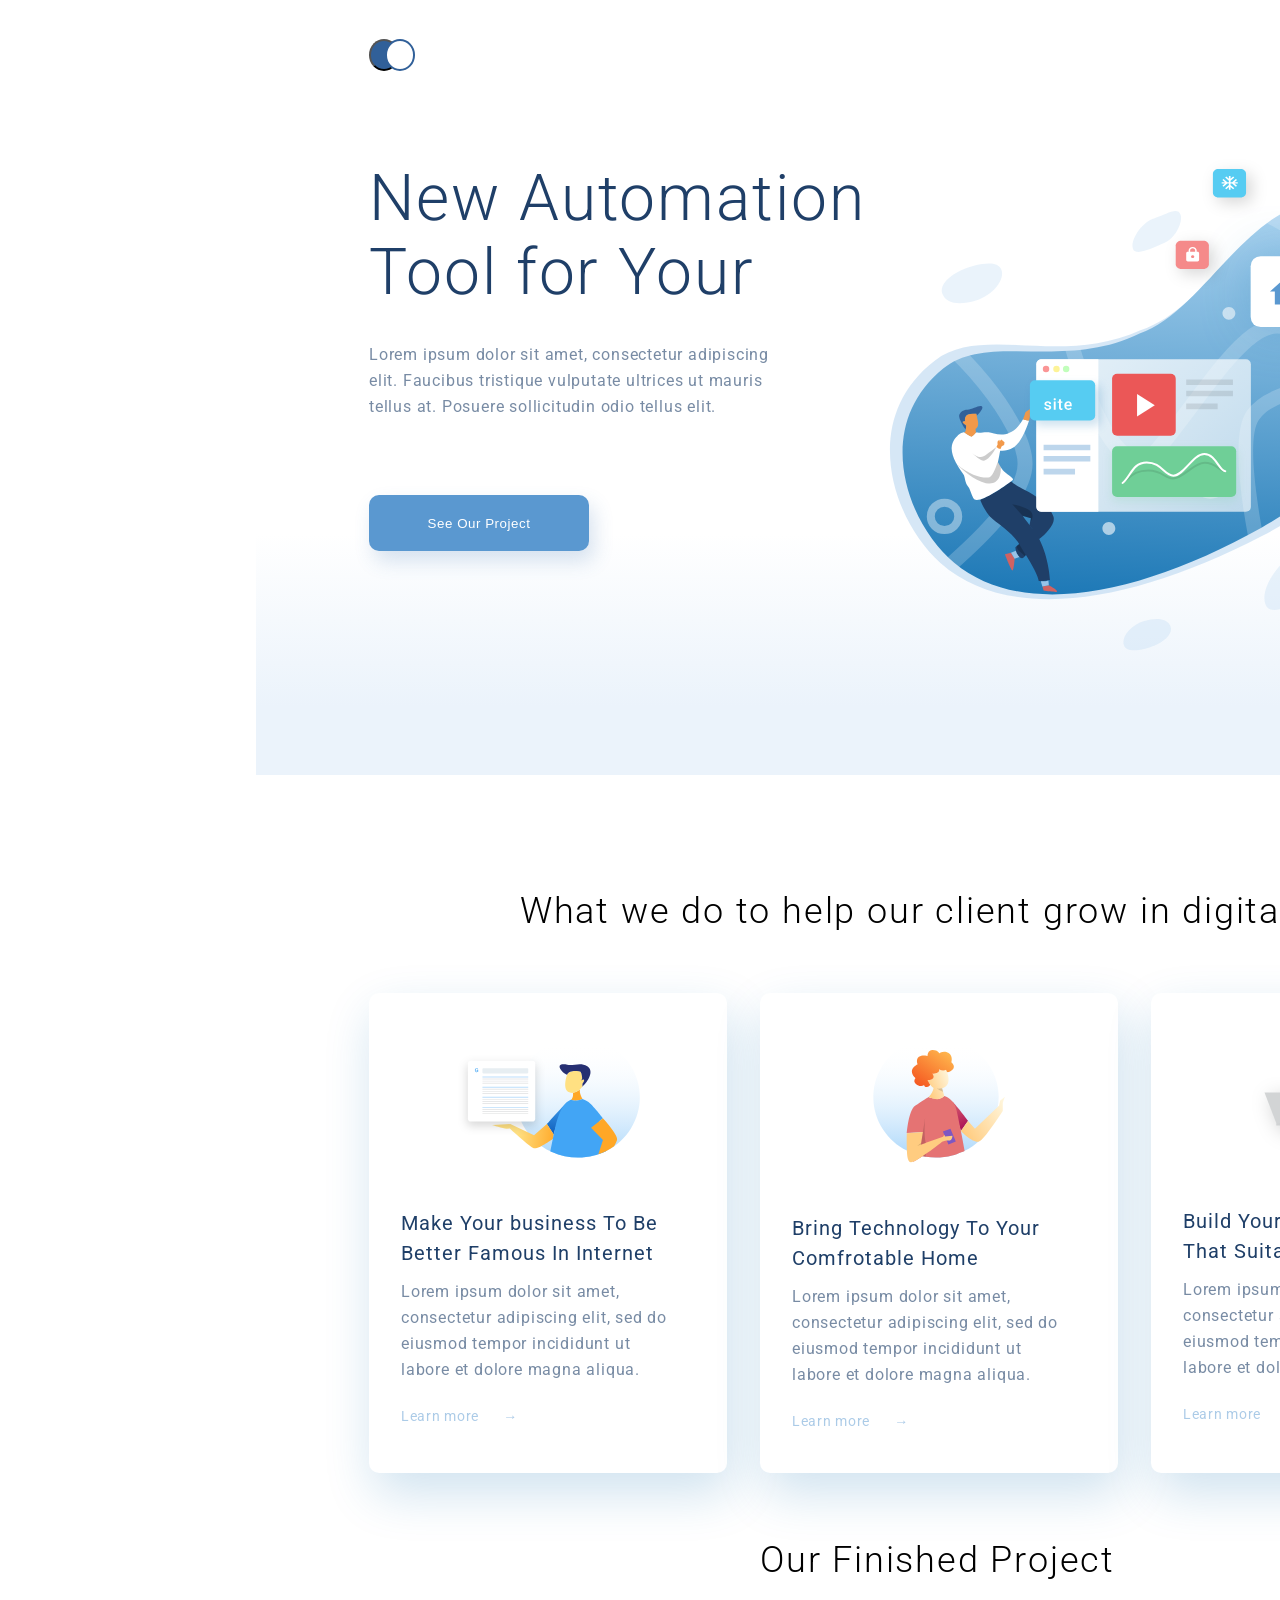
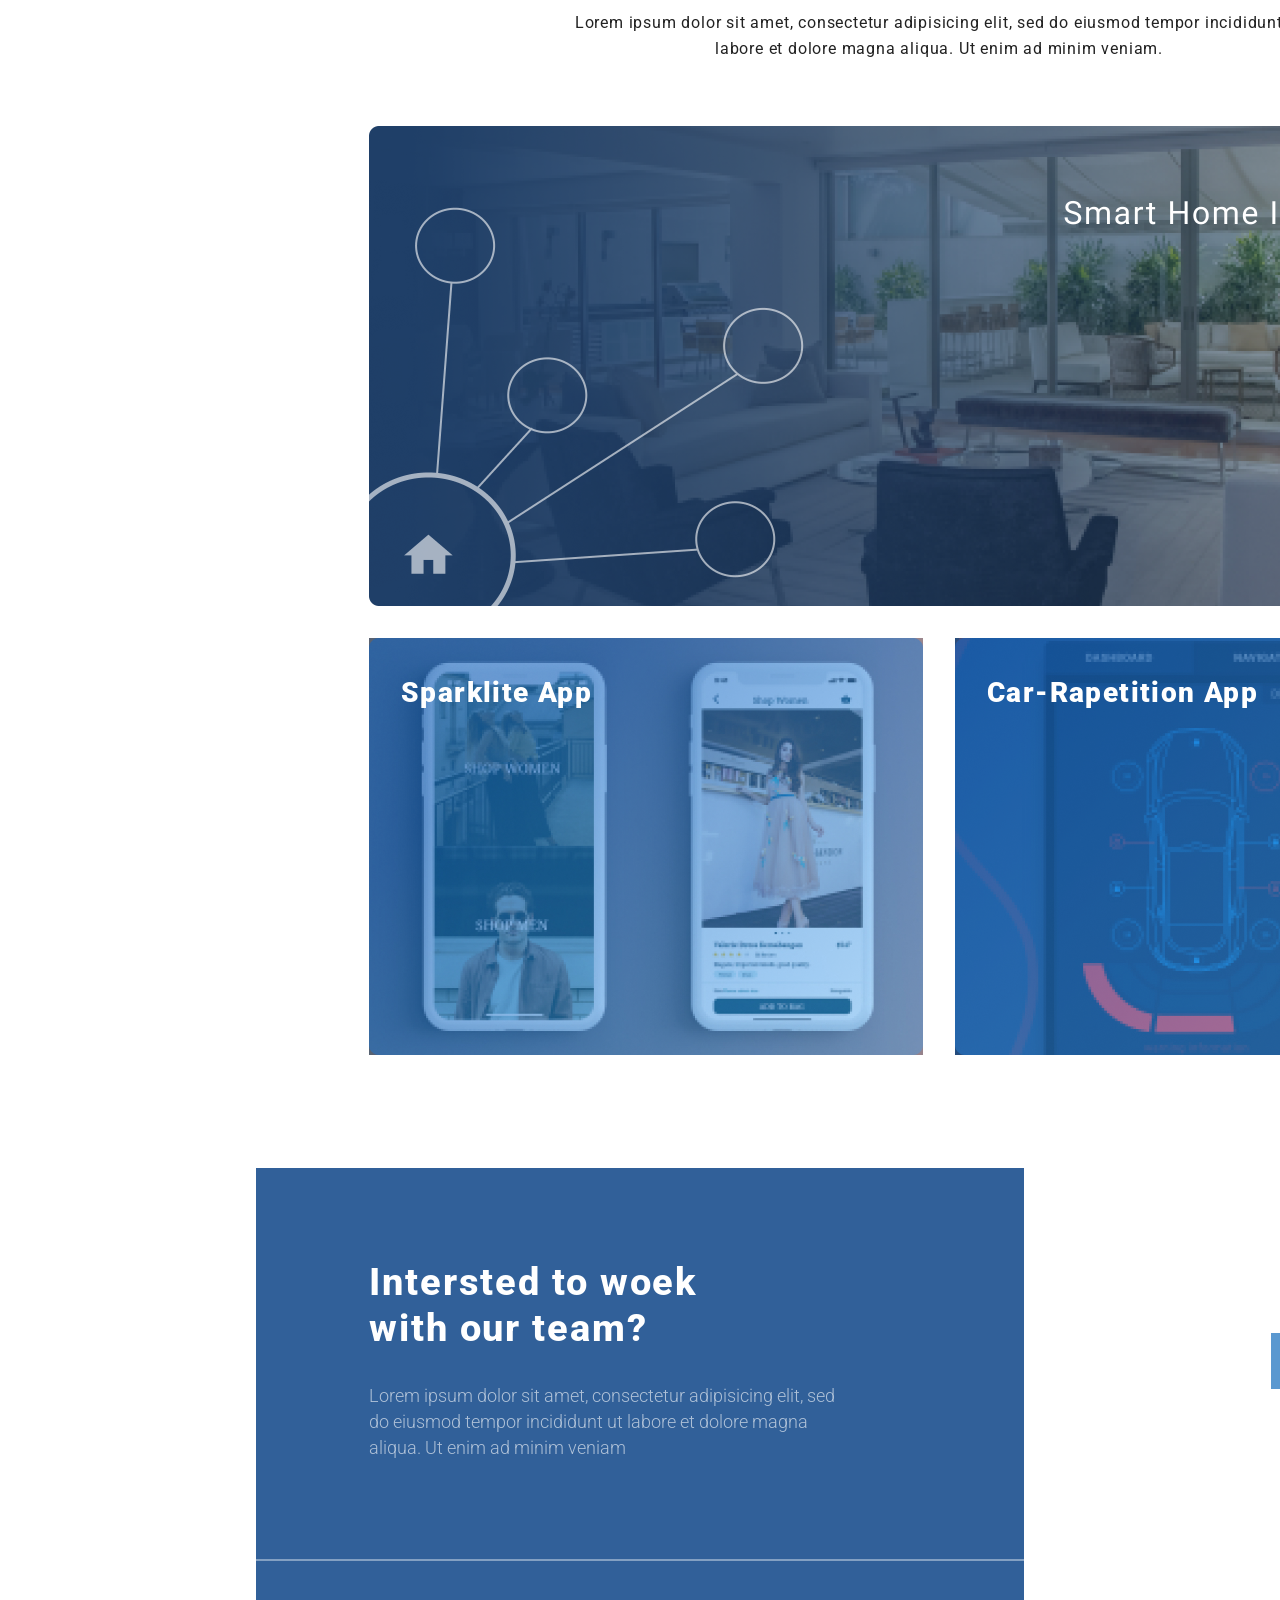
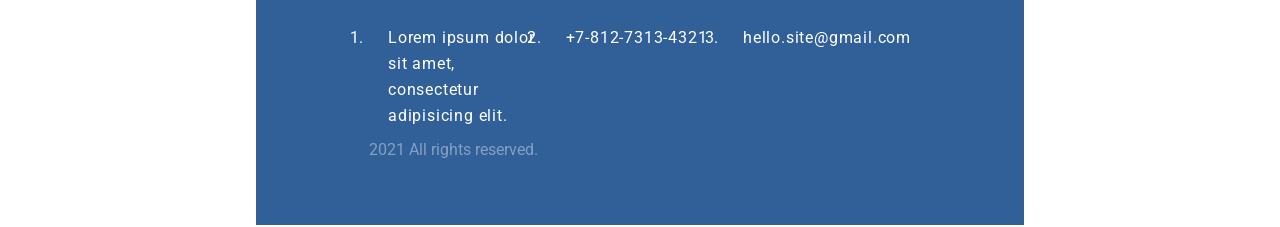
==== commit 5e8cc11f: "adaptiv 2 page" ====
--- a/Task-2/index.html
+++ b/Task-2/index.html
@@ -6,7 +6,7 @@
        <title>Document</title>
 </head>
 <body>
-
+<div class="container">
 <!-- HEADER -->
 <header class="header">
     <div class="uphed">
@@ -113,6 +113,7 @@
         </div>
     </div>
 </footer>
+</div>
 </body>
 
 </html>
--- a/Task-2/task2.css
+++ b/Task-2/task2.css
@@ -312,7 +312,7 @@
 
 .footer{
     position: relative;
-    width: 1366px;
+    width: 100%;
     background-color: rgba(49, 96, 153, 1);
     margin: 0 auto;
     height: 657px;
@@ -457,18 +457,242 @@
     height: 100%;
 }
 
-/*____________________*/
+/*____________________ 2 PAGE*/
+
+.container{
+    width: 1366px;
+    margin: 0 auto;
+}
+
 
 .header2{
-    width: 1366px;
-    min-height: 768px;
+    width: 100%;
+    min-height: 108px;
     background-color: white;
     margin: 0 auto;
     padding: 39px 113px 60px 113px;
-    border: 1px solid black;
 }
 
 .bg2img{
     background-image: url("img/Contactus.png");
 }
 
+.main2{
+   width: 100%;
+    margin: 0 auto;
+}
+.main__center2{
+    display: flex;
+justify-content: space-between;
+    flex-direction: row-reverse;
+    margin: 0 212px 96px 212px;
+}
+
+.contactus{
+    background-image: url("img/Mask Group.jpg");
+    width: 100%;
+    height: 250px;
+    display: flex;
+    justify-content: center;
+    flex-direction: column;
+    align-items: center;
+}
+
+.contactus__h1{
+    font-family: Roboto;
+    font-style: normal;
+    font-weight: 500;
+    font-size: 44px;
+    line-height: 74px;
+    /* identical to box height, or 168% */
+    text-align: center;
+    letter-spacing: 0.04em;
+    color: #FFFFFF;
+}
+
+.contactus__p{
+    width: 780px;
+    height: 60px;
+    font-family: Roboto;
+    font-style: normal;
+    font-weight: normal;
+    font-size: 20px;
+    line-height: 30px;
+    /* or 150% */
+    text-align: center;
+    letter-spacing: 0.04em;
+    color: rgba(255, 255, 255, 0.6);
+}
+
+.form{
+    width: 540px;
+    height: 800px;
+    background: #FFFFFF;
+    box-shadow: 5px 10px 50px rgba(16, 112, 177, 0.2);
+    border-radius: 10px;
+    display: flex;
+    flex-direction: column;
+    padding: 56px;
+    margin-top: 57px;
+}
+
+.form__h{
+    font-family: Roboto;
+    font-style: normal;
+    font-weight: 500;
+    font-size: 20px;
+    line-height: 30px;
+    /* identical to box height, or 150% */
+    letter-spacing: 0.04em;
+    /* Blue_01 */
+    color: #1F3F68;
+    margin-bottom: 48px;
+}
+
+.form__name{
+    font-family: Roboto;
+    font-style: normal;
+    font-weight: normal;
+    font-size: 16px;
+    line-height: 30px;
+    /* identical to box height, or 187% */
+    letter-spacing: 0.04em;
+    /* Blue_01 */
+    color: #1F3F68;
+    opacity: 0.8;
+    margin-bottom: 8px;
+}
+
+.form__inp{
+    width: 428px;
+    opacity: 0.4;
+    /* blue_03 */
+    border: 1px solid #356EAD;
+    box-sizing: border-box;
+    border-radius: 10px;
+    margin-bottom: 32px;
+    padding: 21px 36px;
+
+    font-family: Roboto;
+    font-style: normal;
+    font-weight: 300;
+    font-size: 16px;
+    line-height: 30px;
+    /* identical to box height, or 187% */
+}
+
+.form__inp_mod1{
+    height: 72px;
+}
+
+.form__inp_mod2{
+    height: 144px;
+}
+
+.form__sub{
+    /* blue_04 */
+    background: #5A98D0;
+    /* shadow1 */
+    box-shadow: 5px 20px 50px rgba(16, 112, 177, 0.2);
+    border-radius: 10px;
+    width: 428px;
+    height: 72px;
+    font-family: Roboto;
+    font-style: normal;
+    font-weight: 500;
+    font-size: 16px;
+    line-height: 26px;
+    /* identical to box height, or 162% */
+
+    text-align: center;
+    letter-spacing: 0.04em;
+
+    color: #FFFFFF;
+    border: none;
+}
+
+.form__sub:hover{
+    opacity: 90%;
+}
+
+.info{
+    width: 301px;
+    height: 668px;
+    display: flex;
+    align-items: center;
+    flex-direction: column;
+    margin-top: 136px;
+}
+
+.info__h2{
+    font-family: Roboto;
+    font-style: normal;
+    font-weight: 500;
+    font-size: 20px;
+    line-height: 30px;
+    /* identical to box height, or 150% */
+    letter-spacing: 0.04em;
+    /* Blue_01 */
+    color: #1F3F68;
+    margin-bottom: 24px;
+    margin-top: 24px;
+}
+
+.info__adress{
+    font-family: Roboto;
+    font-style: normal;
+    font-weight: 300;
+    font-size: 16px;
+    line-height: 26px;
+    /* or 162% */
+    letter-spacing: 0.04em;
+    /* Blue_01 */
+    color: #1F3F68;
+    opacity: 0.6;
+    margin-bottom: 40px;
+}
+
+.info__phone{
+    list-style-image: url("img/Phone.svg");
+  /*  <svg width="18" height="18" viewBox="0 0 18 18" fill="none" xmlns="http://www.w3.org/2000/svg">
+    <path d="M3.62 7.79C5.06 10.62 7.38 12.93 10.21 14.38L12.41 12.18C12.68 11.91 13.08 11.82 13.43 11.94C14.55 12.31 15.76 12.51 17 12.51C17.55 12.51 18 12.96 18 13.51V17C18 17.55 17.55 18 17 18C7.61 18 0 10.39 0 1C0 0.45 0.45 0 1 0H4.5C5.05 0 5.5 0.45 5.5 1C5.5 2.25 5.7 3.45 6.07 4.57C6.18 4.92 6.1 5.31 5.82 5.59L3.62 7.79Z" fill="silver"/>
+    </svg>*/
+    margin-bottom: 16px;
+}
+
+.info__world{
+   list-style-image: url("./img/World.svg");
+    margin-bottom: 16px;
+}
+
+.info__mail{
+    list-style-image: url("img/infomail.svg");
+}
+
+.map{
+    width: 940px;
+    height: 480px;
+    margin: 0 213px 112px 213px;
+
+   /* background-image: url("img/map.jpg");
+    width: 940px;
+    height: 480px;
+    margin: 0 213px 112px 213px;*/
+}
+
+
+@media (max-width: 1366px) {
+.container {
+    max-width: 768px;
+}
+    .main__center2 {
+        flex-direction: column-reverse;
+        align-items: center;
+        margin: 0 auto;
+    }
+    .map{
+        width: 768px;
+        height: 392px;
+        margin: 64px 0;
+    }
+}
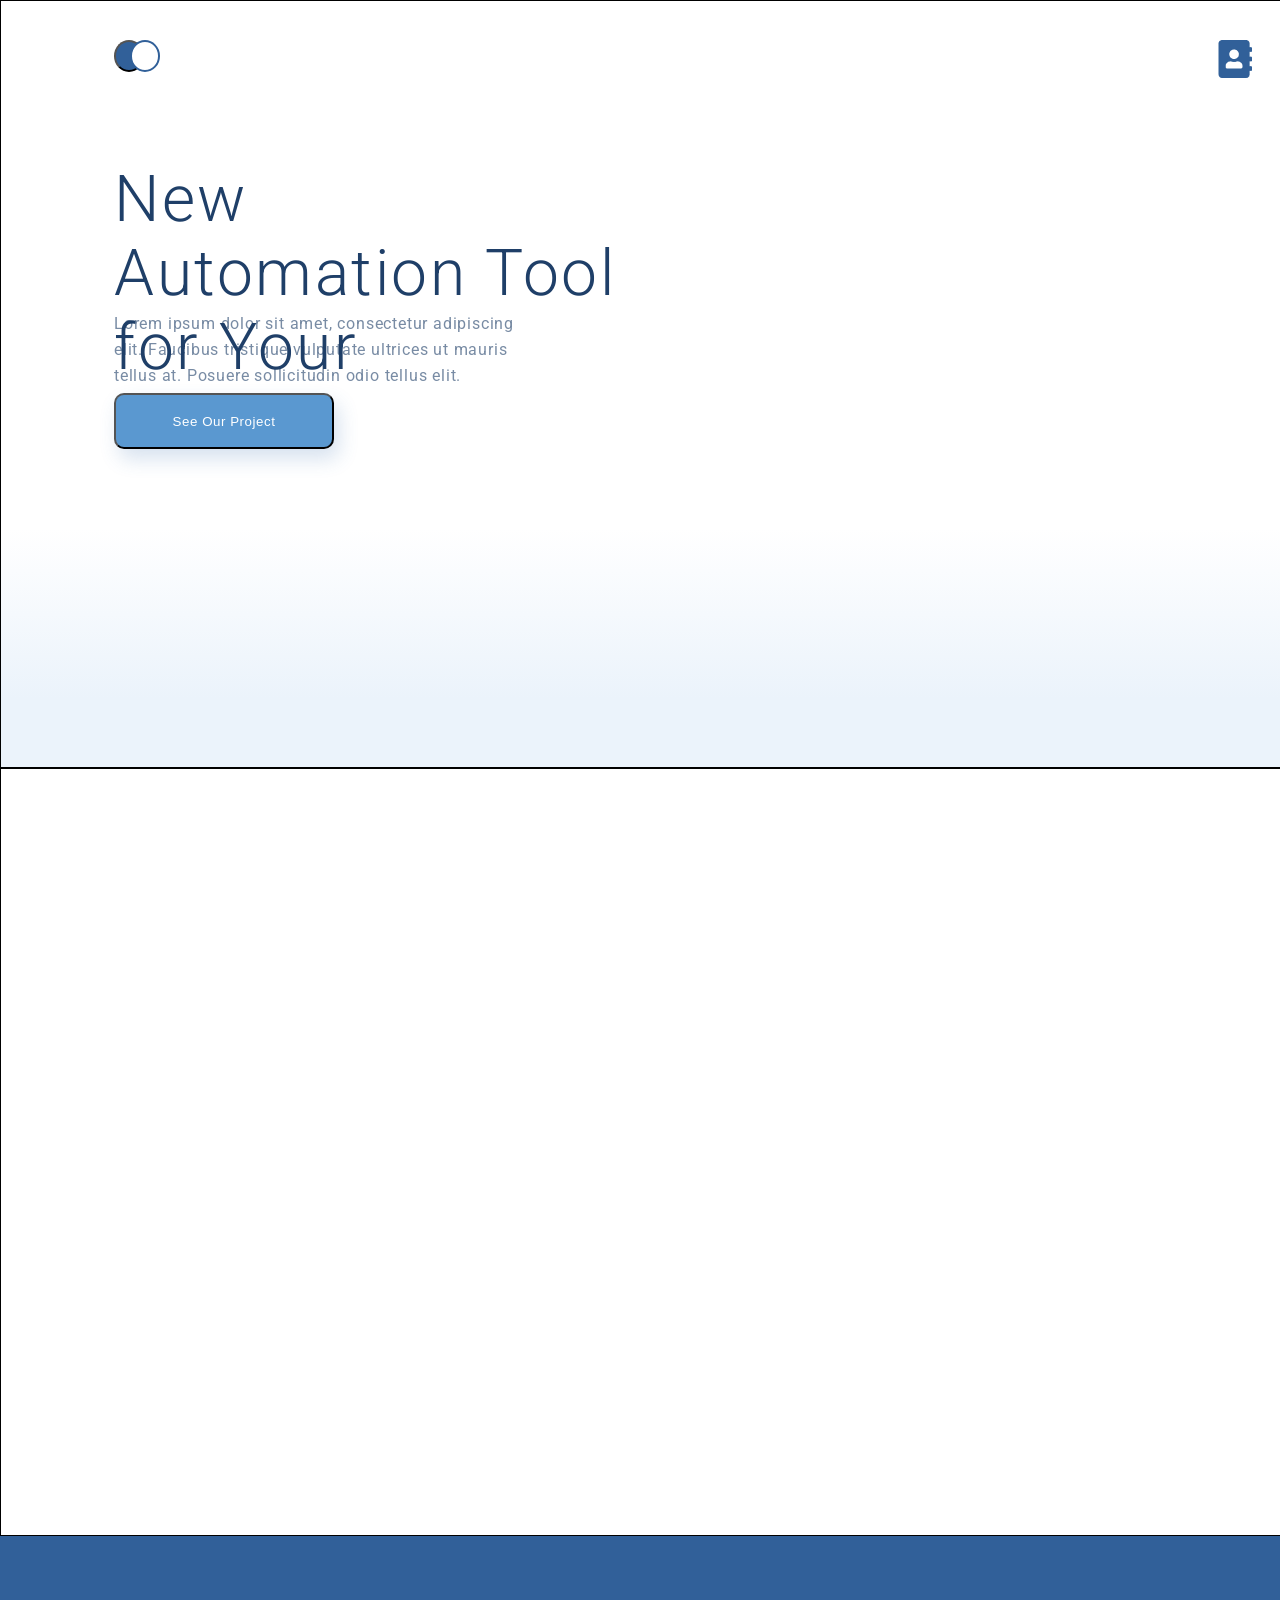
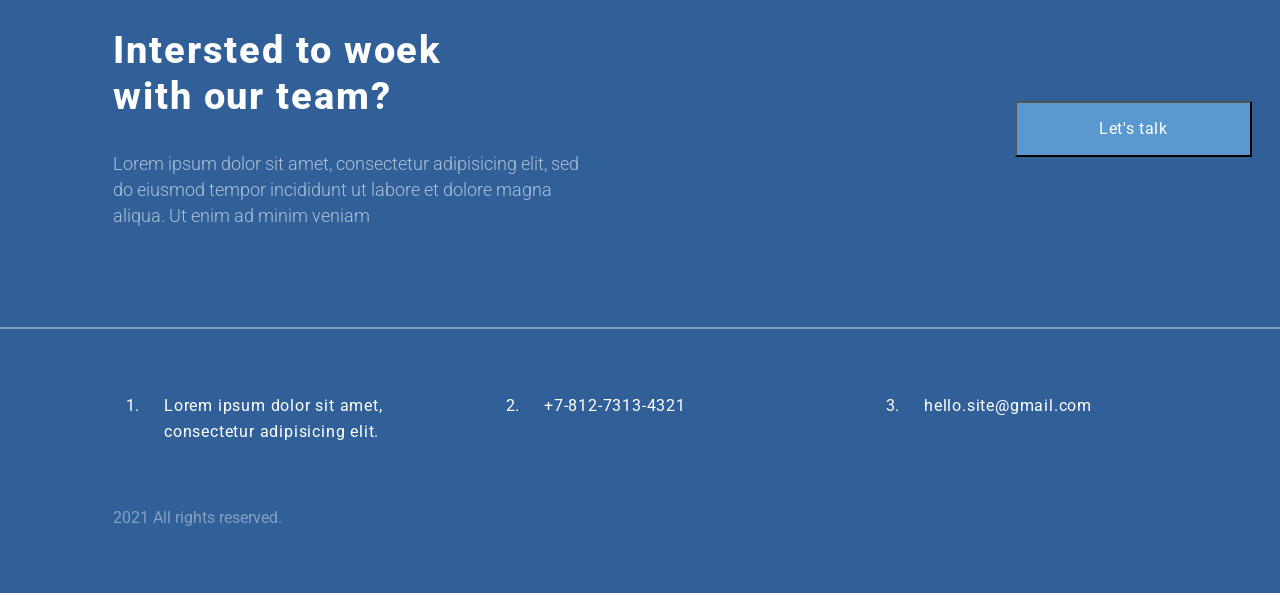
==== commit 0919dc33: "Merge pull request #9 from vojiik/Task-1.5 Task 1.5" ====
--- a/Task-2/index.html
+++ b/Task-2/index.html
@@ -2,11 +2,12 @@
 <html lang="en">
 <head>
     <meta charset="UTF-8">
-   <link rel="stylesheet" href="task2.css">
+    <link rel="stylesheet" href="task2.css">
+
        <title>Document</title>
 </head>
+
 <body>
-<div class="container">
 <!-- HEADER -->
 <header class="header">
     <div class="uphed">
@@ -18,7 +19,8 @@
         <img src="img/Vector.png" alt="image">
         </div>
     </div>
-    <div class="illus">
+
+    <div>
         <div class="newauto">
             <div class="h1">New Automation
             Tool for Your</div>
@@ -26,67 +28,13 @@
 
             <button class="buttonhead">See Our Project</button>
         </div>
-        <div>
-        <img class="imgtop" src="img/illustration.svg" alt="image">
-        </div>
+
     </div>
 </header>
-
-
 <!-- MAIN -->
 <main class="main">
-    <div>
-        <p class="p2">What we do to help our client grow in digital era</p>
-        <div class="border3">
-            <div class="mainborder">
-                <div class="imgcenter">
-                    <img src="img/1.svg" alt="image">
-                </div>
-                <div class="h1main">Make Your business To Be
-                    Better Famous In Internet</div>
-                <div class="h3Lorem">Lorem ipsum dolor sit amet, consectetur adipiscing elit, sed do eiusmod tempor incididunt ut labore et dolore magna aliqua.</div>
-                <button class="learnmore"><span>Learn more</span>&rarr;</button>
-            </div>
-            <div class="mainborder">
-                <div class="imgcenter">
-                    <img src="img/2.svg" alt="image">
-                </div>
-                <div class="h1main">Bring Technology To Your
-                    Comfrotable Home</div>
-                <div class="h3Lorem">Lorem ipsum dolor sit amet, consectetur adipiscing elit, sed do eiusmod tempor incididunt ut labore et dolore magna aliqua. </div>
-                <button class="learnmore"><span>Learn more</span>&rarr;</button>
-            </div>
-            <div class="mainborder">
-                <div class="imgcenter">
-                    <img src="img/3.svg" alt="image">
-                </div>
-                <div class="h1main">Build Your Digital Product
-                    That Suitable For Your Need</div>
-                <div class="h3Lorem">Lorem ipsum dolor sit amet, consectetur adipiscing elit, sed do eiusmod tempor incididunt ut labore et dolore magna aliqua. </div>
-                <button class="learnmore"><span>Learn more</span>&rarr;</button>
-            </div>
-        </div>
-        <p class="p2">Our Finished Project</p>
-        <p class="mlorem">Lorem ipsum dolor sit amet, consectetur adipisicing elit, sed do eiusmod tempor incididunt ut labore et dolore magna aliqua. Ut enim ad minim veniam.</p>
-        <div class="smarthome">
-            <img class="sizeimg" src="img/Rectangle@2x.png" alt="bg">
-        </div>
-
-        <div class="addbg">
-
-            <div class="imgadd1 op">
-                <div class="sizeimg1"><p class="pin">Sparklite App</p></div>
-            </div>
-
-            <div class="imgadd2 op">
-                <div class="sizeimg2"><p class="pin">Car-Rapetition App</p></div>
-            </div>
-        </div>
-
-    </div>
 
 </main>
-
 <!-- FOOTER -->
 <footer class="footer">
     <div>
@@ -96,7 +44,7 @@
                     with our team?</p>
                 <p class="plorem">Lorem ipsum dolor sit amet, consectetur adipisicing elit, sed do eiusmod tempor incididunt ut labore et dolore magna aliqua. Ut enim ad minim veniam</p>
             </div>
-            <button class="fbutton"><a class="stb" href="page2.html" target="_blank">Let's talk</a></button>
+            <button class="fbutton">Let's talk</button>
         </div>
 
         <div class="linef"></div>
@@ -113,7 +61,6 @@
         </div>
     </div>
 </footer>
-</div>
 </body>
 
 </html>
--- a/Task-2/task2.css
+++ b/Task-2/task2.css
@@ -1,12 +1,11 @@
 @import url('https://fonts.googleapis.com/css2?family=Roboto:wght@300&display=swap');
-
 *{
     box-sizing: border-box;
     margin: 0;
     padding: 0;
 }
-
 .header{
+    border: 1px solid black;
     background-color: white;
     background: linear-gradient(0deg, #EBF3FB 8.84%, rgba(152, 195, 232, 0) 31.12%);
     margin: 0 auto;
@@ -14,12 +13,10 @@
     min-height: 768px;
     padding: 39px 113px 60px 113px;
 }
-
 .bw{
     position: relative;
     width: 32px;
 }
-
 .bw1{
 position: absolute;
     /* blue_02 */
@@ -28,7 +25,6 @@
     height: 32px;
     border-radius: 50%;
 }
-
 .bw2{
 position: absolute;
     left: 16px;
@@ -40,23 +36,20 @@
     height: 32px;
     border-radius: 50%;
 }
-
 .uphead{
     display: flex;
     justify-content: space-between;
 }
-
 .img1{
     display: flex;
     justify-content: end;
 }
-
 .newauto{
     display: flex;
     flex-direction: column;
     width: 504px;
-}
-
+    margin-top: 85px;
+}
 .buttonhead{
     width: 220px;
     height: 56px;
@@ -68,26 +61,8 @@
     text-align: center;
     letter-spacing: 0.04em;
     color: #FFFFFF;
-    border: 0;
-    margin-top: 71px;
-    cursor: pointer;
-}
-
-.buttonhead:active{
-    opacity: 80%;
-}
-
-.illus{
-    display: flex;
-
-}
-
-.imgtop{
-    margin: 82px 87px 60px 13px;
-}
-
+}
 .h1{
-    box-sizing: border-box;
     width: 504px;
     height: 148px;
     font-family: Roboto;
@@ -96,14 +71,11 @@
     font-size: 64px;
     line-height: 74px;
     /* or 116% */
-    letter-spacing: 0.03em;
+    letter-spacing: 0.04em;
     /* Blue_01 */
     color: #1F3F68;
-    margin-top: 85px;
-}
-
+}
 .p1{
-    box-sizing: border-box;
     width: 425px;
     height: 82px;
     font-family: Roboto;
@@ -116,229 +88,46 @@
     /* Blue_01 */
     color: #1F3F68;
     opacity: 0.6;
-    margin-top: 32px;
-}
-
-/* MAINCSS*/
+}
+
+
+
 
 .main{
+    border: 1px solid black;
     margin: 0 auto;
     width: 1366px;
     min-height: 768px;
-    padding: 113px;
-    display: flex;
-    flex-direction: column;
-}
-
-.h1main{
-    box-sizing: border-box;
-    font-family: Roboto;
-    font-style: normal;
-    font-weight: normal;
-    font-size: 20px;
-    line-height: 30px;
-    /* or 150% */
-    letter-spacing: 0.05em;
-    /* Blue_01 */
-    color: #1F3F68;
-    width: 294px;
-    height: 56px;
-    margin: 50px 0 15px 0;
-}
-
-.h3Lorem{
-    box-sizing: border-box;
-    font-family: Roboto;
-    font-style: normal;
-    font-weight: normal;
-    font-size: 16px;
-    line-height: 26px;
-    /* or 162% */
-    letter-spacing: 0.05em;
-    /* Blue_01 */
-    color: #1F3F68;
-    opacity: 0.6;
-    width: 268px;
-    height: 94px;
-    margin-bottom: 28px;
-}
-
-.mainborder{
-    background: #FFFFFF;
-    /* shadow1 */
-    box-shadow: 5px 20px 50px rgba(16, 112, 177, 0.2);
-    border-radius: 10px;
-    width: 358px;
-    height: 480px;
-    padding: 43px 32px;
-}
-
-.border3{
-    display: flex;
-    justify-content: space-between;
-    margin: 64px 0;
-    flex-direction: row;
-
-  }
-
-.p2{
-    font-family: Roboto;
-    font-style: normal;
-    font-weight: 300;
-    font-size: 36px;
-    line-height: 46px;
-    /* or 128% */
-    text-align: center;
-    letter-spacing: 0.05em;
-    color: #000000;
-    width: 1137px;
-    height: 41px;
-    margin: 0 0;
-}
-
-.learnmore{
-    font-family: Roboto;
-    font-style: normal;
-    font-weight: normal;
-    font-size: 14px;
-    line-height: 30px;
-    /* or 214% */
-    letter-spacing: 0.05em;
-    /* blue_04 */
-    color: #5A98D0;
-    background: none;
-    border: none;
-    display: flex;
-    width: 117px;
-    height: 27px;
-    justify-content: space-between;
-    opacity: 50%;
-    cursor: pointer;
-}
-
-.learnmore:hover{
-    opacity: 100%;
-}
-
-.imgcenter{
-    display: flex;
-    justify-content: center;
-}
-
-.our{
-    width: 100%;
-    height: 46px;
-}
-
-.mlorem{
-    font-family: Roboto;
-    font-style: normal;
-    font-weight: normal;
-    font-size: 16px;
-    line-height: 26px;
-    /* or 162% */
-    text-align: center;
-    letter-spacing: 0.05em;
-    color: #222222;
-    width: 750px;
-    min-height: 52px;
-    margin: 32px auto 64px auto;
-}
-
-.smarthome{
-    width: 1140px;
-    height: 480px;
-    background-image: url(img/Smart.jpg);
-}
-
-.sizeimg{
-    width: 1140px;
-    height: 480px;
-    opacity: 100%;
-}
-
-.sizeimg:hover{
-    opacity: 90%;
-}
-
-.sizeimg1{
-    width: 554px;
-    height: 417px;
-    background-image: url("img/Rectangle 2.2.png");
-}
-
-.sizeimg2{
-    width: 554px;
-    height: 417px;
-    background-image: url("img/Rectangle 2.3.png");
-}
-
-.addbg{
-    margin-top: 32px;
-    display: flex;
-    justify-content: space-between;
-}
-
-.imgadd1{
-    background-image: url("img/Sparklite.jpg");
-}
-
-.imgadd2{
-    background-image: url("img/Rapetition.jpg");
-}
-
-.op{
-   opacity: 100%;
-}
-
-.op:hover{
-    opacity: 90%;
-}
-
-.pin{
-    font-family: Roboto;
-    font-style: normal;
-    font-weight: 900;
-    font-size: 28px;
-    line-height: 46px;
-    /* identical to box height, or 164% */
-    letter-spacing: 0.05em;
-    /* white */
-    color: #FFFFFF;
-    padding: 32px;
-}
-
-/*FOOTERCSS*/
+}
+
+
+
+
 
 .footer{
     position: relative;
-    width: 100%;
+    width: 1366px;
     background-color: rgba(49, 96, 153, 1);
     margin: 0 auto;
     height: 657px;
 }
-
 .pad{
     padding: 91px 113px 0 113px;
 }
-
 .pad1{
     display: flex;
     flex-direction: column;
     justify-content: space-between;
     padding: 0 113px;
 }
-
 .linef{
     opacity: 0.4;
     /* white */
     border: 1px solid #FFFFFF;
 
 }
-
 .intersted{
 }
-
 .fbutton{
     position: absolute;
     width: 236.63px;
@@ -355,10 +144,9 @@
     text-align: center;
     letter-spacing: 0.04em;
     color: #FFFFFF;
-    border: 0;
-    cursor: pointer;
-}
-
+}
+.ftext{
+}
 .pfoot{
     font-family: Roboto;
     font-style: normal;
@@ -372,7 +160,6 @@
     width: 341px;
     height: 92px;
 }
-
 .plorem{
     font-family: Roboto;
     font-style: normal;
@@ -388,7 +175,6 @@
     margin-top: 32px;
     margin-bottom: 96px;
 }
-
 .ftable{
     font-family: Roboto;
     font-style: normal;
@@ -403,7 +189,6 @@
     justify-content: space-around;
     padding: 64px 0px 32px 0;
 }
-
 .arr{
     font-family: Roboto;
     font-style: normal;
@@ -414,8 +199,7 @@
          color: #FFFFFF;
          opacity: 0.4;
     padding: 32px 113px 64px 0;
-}
-
+     }
 .pt{
     width: 316px;
     padding-left: 19px;
@@ -425,274 +209,6 @@
     font-size: 16px;
     line-height: 26px;
 }
-
 .pt1{
 height: 48px;
-}
-
-.pt2:nth-child(1)::marker {
-    content: "A.";
-}
-.pt2:nth-child(2)::marker{
-    content: "T.";
-}
-.pt2:nth-child(3)::marker{
-    content: "E.";}
-
-.fbutton:active{
-    opacity: 80%;
-}
-
-.stb{
-    font-family: Roboto;
-    font-style: normal;
-    font-weight: normal;
-    font-size: 16px;
-    line-height: 26px;
-    /* identical to box height, or 162% */
-    text-align: center;
-    letter-spacing: 0.04em;
-    color: #FFFFFF;
-    width: 100%;
-    height: 100%;
-}
-
-/*____________________ 2 PAGE*/
-
-.container{
-    width: 1366px;
-    margin: 0 auto;
-}
-
-
-.header2{
-    width: 100%;
-    min-height: 108px;
-    background-color: white;
-    margin: 0 auto;
-    padding: 39px 113px 60px 113px;
-}
-
-.bg2img{
-    background-image: url("img/Contactus.png");
-}
-
-.main2{
-   width: 100%;
-    margin: 0 auto;
-}
-.main__center2{
-    display: flex;
-justify-content: space-between;
-    flex-direction: row-reverse;
-    margin: 0 212px 96px 212px;
-}
-
-.contactus{
-    background-image: url("img/Mask Group.jpg");
-    width: 100%;
-    height: 250px;
-    display: flex;
-    justify-content: center;
-    flex-direction: column;
-    align-items: center;
-}
-
-.contactus__h1{
-    font-family: Roboto;
-    font-style: normal;
-    font-weight: 500;
-    font-size: 44px;
-    line-height: 74px;
-    /* identical to box height, or 168% */
-    text-align: center;
-    letter-spacing: 0.04em;
-    color: #FFFFFF;
-}
-
-.contactus__p{
-    width: 780px;
-    height: 60px;
-    font-family: Roboto;
-    font-style: normal;
-    font-weight: normal;
-    font-size: 20px;
-    line-height: 30px;
-    /* or 150% */
-    text-align: center;
-    letter-spacing: 0.04em;
-    color: rgba(255, 255, 255, 0.6);
-}
-
-.form{
-    width: 540px;
-    height: 800px;
-    background: #FFFFFF;
-    box-shadow: 5px 10px 50px rgba(16, 112, 177, 0.2);
-    border-radius: 10px;
-    display: flex;
-    flex-direction: column;
-    padding: 56px;
-    margin-top: 57px;
-}
-
-.form__h{
-    font-family: Roboto;
-    font-style: normal;
-    font-weight: 500;
-    font-size: 20px;
-    line-height: 30px;
-    /* identical to box height, or 150% */
-    letter-spacing: 0.04em;
-    /* Blue_01 */
-    color: #1F3F68;
-    margin-bottom: 48px;
-}
-
-.form__name{
-    font-family: Roboto;
-    font-style: normal;
-    font-weight: normal;
-    font-size: 16px;
-    line-height: 30px;
-    /* identical to box height, or 187% */
-    letter-spacing: 0.04em;
-    /* Blue_01 */
-    color: #1F3F68;
-    opacity: 0.8;
-    margin-bottom: 8px;
-}
-
-.form__inp{
-    width: 428px;
-    opacity: 0.4;
-    /* blue_03 */
-    border: 1px solid #356EAD;
-    box-sizing: border-box;
-    border-radius: 10px;
-    margin-bottom: 32px;
-    padding: 21px 36px;
-
-    font-family: Roboto;
-    font-style: normal;
-    font-weight: 300;
-    font-size: 16px;
-    line-height: 30px;
-    /* identical to box height, or 187% */
-}
-
-.form__inp_mod1{
-    height: 72px;
-}
-
-.form__inp_mod2{
-    height: 144px;
-}
-
-.form__sub{
-    /* blue_04 */
-    background: #5A98D0;
-    /* shadow1 */
-    box-shadow: 5px 20px 50px rgba(16, 112, 177, 0.2);
-    border-radius: 10px;
-    width: 428px;
-    height: 72px;
-    font-family: Roboto;
-    font-style: normal;
-    font-weight: 500;
-    font-size: 16px;
-    line-height: 26px;
-    /* identical to box height, or 162% */
-
-    text-align: center;
-    letter-spacing: 0.04em;
-
-    color: #FFFFFF;
-    border: none;
-}
-
-.form__sub:hover{
-    opacity: 90%;
-}
-
-.info{
-    width: 301px;
-    height: 668px;
-    display: flex;
-    align-items: center;
-    flex-direction: column;
-    margin-top: 136px;
-}
-
-.info__h2{
-    font-family: Roboto;
-    font-style: normal;
-    font-weight: 500;
-    font-size: 20px;
-    line-height: 30px;
-    /* identical to box height, or 150% */
-    letter-spacing: 0.04em;
-    /* Blue_01 */
-    color: #1F3F68;
-    margin-bottom: 24px;
-    margin-top: 24px;
-}
-
-.info__adress{
-    font-family: Roboto;
-    font-style: normal;
-    font-weight: 300;
-    font-size: 16px;
-    line-height: 26px;
-    /* or 162% */
-    letter-spacing: 0.04em;
-    /* Blue_01 */
-    color: #1F3F68;
-    opacity: 0.6;
-    margin-bottom: 40px;
-}
-
-.info__phone{
-    list-style-image: url("img/Phone.svg");
-  /*  <svg width="18" height="18" viewBox="0 0 18 18" fill="none" xmlns="http://www.w3.org/2000/svg">
-    <path d="M3.62 7.79C5.06 10.62 7.38 12.93 10.21 14.38L12.41 12.18C12.68 11.91 13.08 11.82 13.43 11.94C14.55 12.31 15.76 12.51 17 12.51C17.55 12.51 18 12.96 18 13.51V17C18 17.55 17.55 18 17 18C7.61 18 0 10.39 0 1C0 0.45 0.45 0 1 0H4.5C5.05 0 5.5 0.45 5.5 1C5.5 2.25 5.7 3.45 6.07 4.57C6.18 4.92 6.1 5.31 5.82 5.59L3.62 7.79Z" fill="silver"/>
-    </svg>*/
-    margin-bottom: 16px;
-}
-
-.info__world{
-   list-style-image: url("./img/World.svg");
-    margin-bottom: 16px;
-}
-
-.info__mail{
-    list-style-image: url("img/infomail.svg");
-}
-
-.map{
-    width: 940px;
-    height: 480px;
-    margin: 0 213px 112px 213px;
-
-   /* background-image: url("img/map.jpg");
-    width: 940px;
-    height: 480px;
-    margin: 0 213px 112px 213px;*/
-}
-
-
-@media (max-width: 1366px) {
-.container {
-    max-width: 768px;
-}
-    .main__center2 {
-        flex-direction: column-reverse;
-        align-items: center;
-        margin: 0 auto;
-    }
-    .map{
-        width: 768px;
-        height: 392px;
-        margin: 64px 0;
-    }
 }
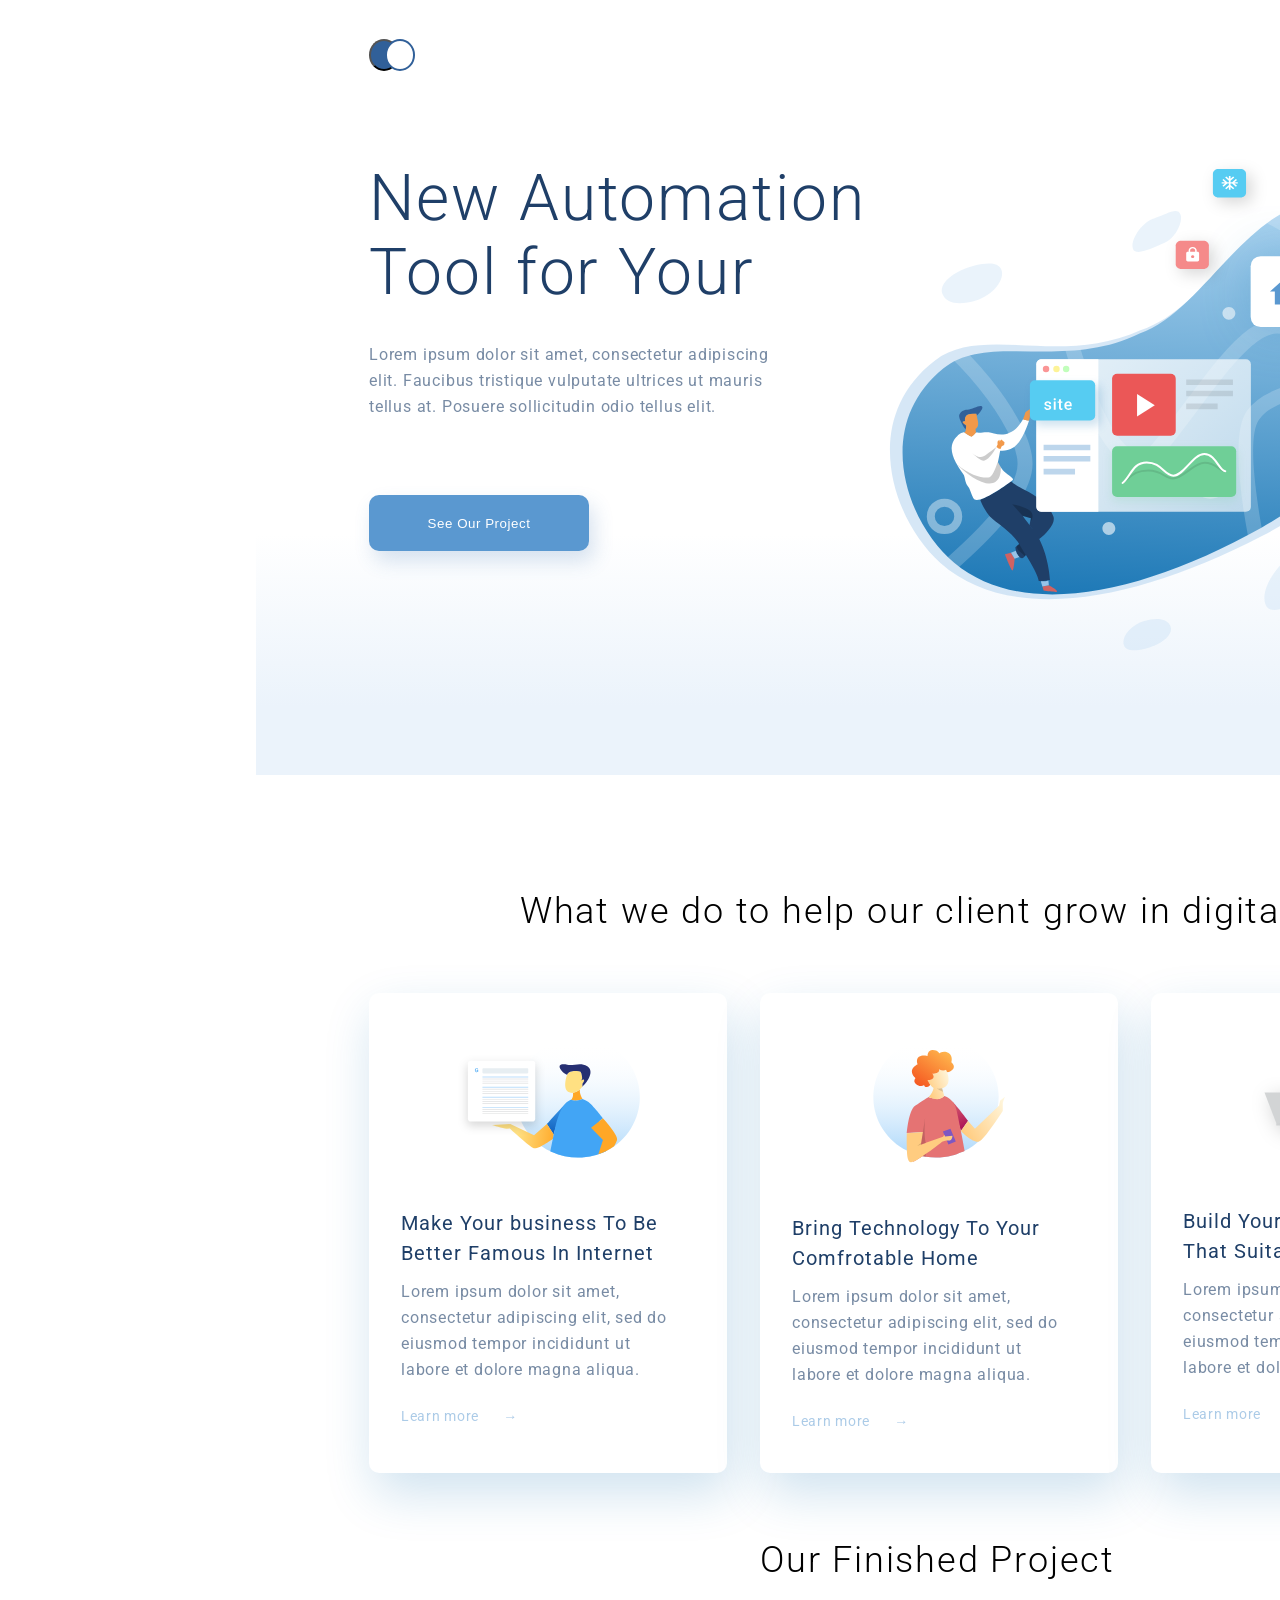
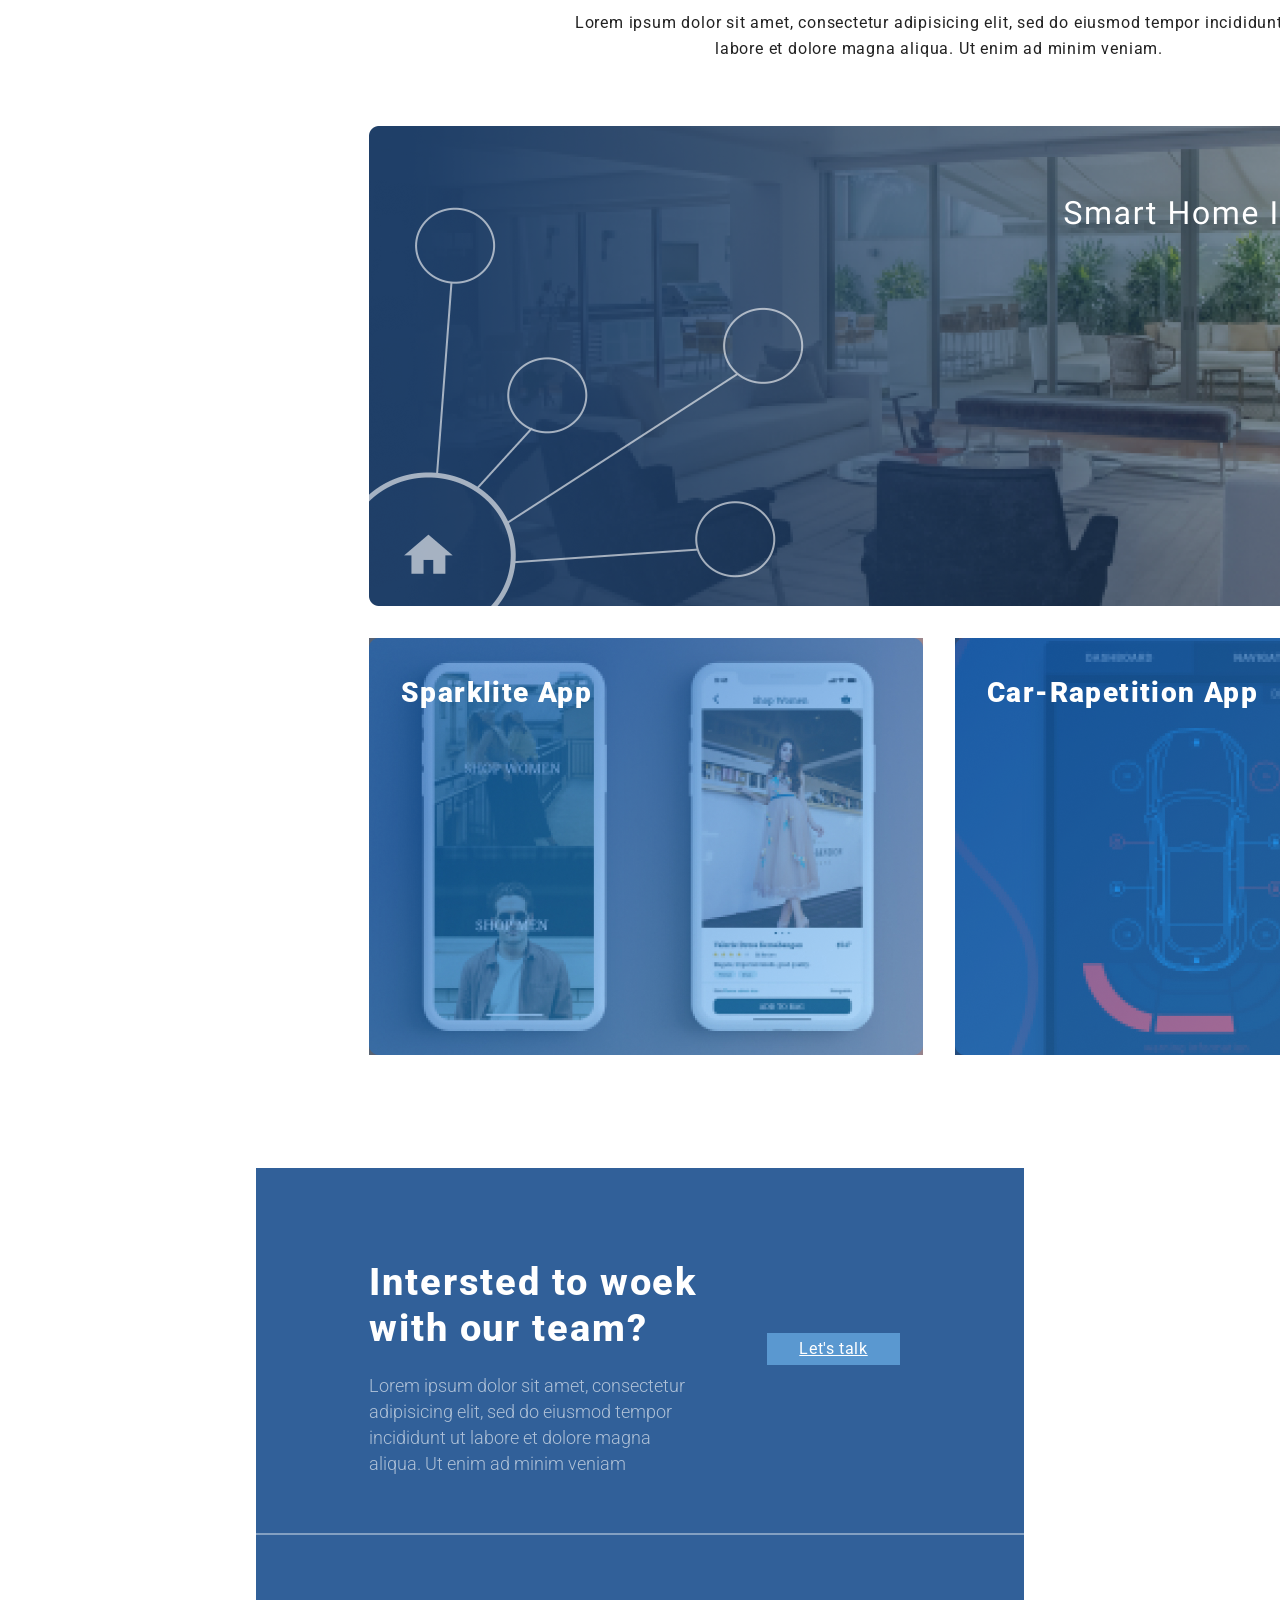
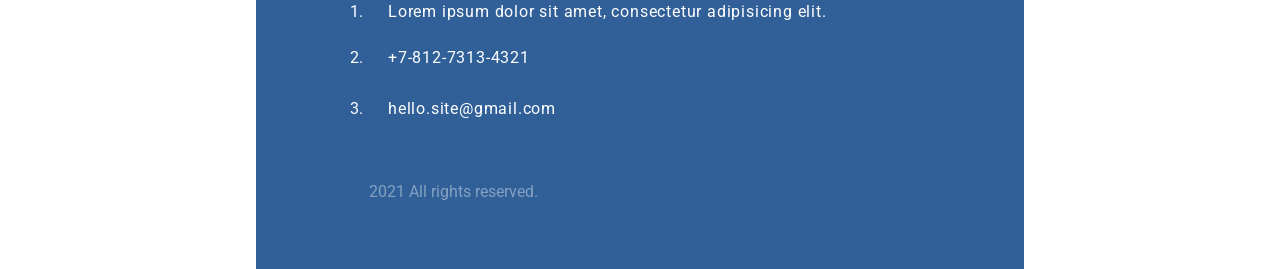
==== commit 88084f66: "Merge pull request #10 from vojiik/Task-2 Task 2" ====
--- a/Task-2/index.html
+++ b/Task-2/index.html
@@ -2,12 +2,11 @@
 <html lang="en">
 <head>
     <meta charset="UTF-8">
-    <link rel="stylesheet" href="task2.css">
-
+   <link rel="stylesheet" href="task2.css">
        <title>Document</title>
 </head>
-
 <body>
+<div class="container">
 <!-- HEADER -->
 <header class="header">
     <div class="uphed">
@@ -19,8 +18,7 @@
         <img src="img/Vector.png" alt="image">
         </div>
     </div>
-
-    <div>
+    <div class="illus">
         <div class="newauto">
             <div class="h1">New Automation
             Tool for Your</div>
@@ -28,13 +26,67 @@
 
             <button class="buttonhead">See Our Project</button>
         </div>
+        <div>
+        <img class="imgtop" src="img/illustration.svg" alt="image">
+        </div>
+    </div>
+</header>
+
+
+<!-- MAIN -->
+<main class="main">
+    <div>
+        <p class="p2">What we do to help our client grow in digital era</p>
+        <div class="border3">
+            <div class="mainborder">
+                <div class="imgcenter">
+                    <img src="img/1.svg" alt="image">
+                </div>
+                <div class="h1main">Make Your business To Be
+                    Better Famous In Internet</div>
+                <div class="h3Lorem">Lorem ipsum dolor sit amet, consectetur adipiscing elit, sed do eiusmod tempor incididunt ut labore et dolore magna aliqua.</div>
+                <button class="learnmore"><span>Learn more</span>&rarr;</button>
+            </div>
+            <div class="mainborder">
+                <div class="imgcenter">
+                    <img src="img/2.svg" alt="image">
+                </div>
+                <div class="h1main">Bring Technology To Your
+                    Comfrotable Home</div>
+                <div class="h3Lorem">Lorem ipsum dolor sit amet, consectetur adipiscing elit, sed do eiusmod tempor incididunt ut labore et dolore magna aliqua. </div>
+                <button class="learnmore"><span>Learn more</span>&rarr;</button>
+            </div>
+            <div class="mainborder">
+                <div class="imgcenter">
+                    <img src="img/3.svg" alt="image">
+                </div>
+                <div class="h1main">Build Your Digital Product
+                    That Suitable For Your Need</div>
+                <div class="h3Lorem">Lorem ipsum dolor sit amet, consectetur adipiscing elit, sed do eiusmod tempor incididunt ut labore et dolore magna aliqua. </div>
+                <button class="learnmore"><span>Learn more</span>&rarr;</button>
+            </div>
+        </div>
+        <p class="p2">Our Finished Project</p>
+        <p class="mlorem">Lorem ipsum dolor sit amet, consectetur adipisicing elit, sed do eiusmod tempor incididunt ut labore et dolore magna aliqua. Ut enim ad minim veniam.</p>
+        <div class="smarthome">
+            <img class="sizeimg" src="img/Rectangle@2x.png" alt="bg">
+        </div>
+
+        <div class="addbg">
+
+            <div class="imgadd1 op">
+                <div class="sizeimg1"><p class="pin">Sparklite App</p></div>
+            </div>
+
+            <div class="imgadd2 op">
+                <div class="sizeimg2"><p class="pin">Car-Rapetition App</p></div>
+            </div>
+        </div>
 
     </div>
-</header>
-<!-- MAIN -->
-<main class="main">
 
 </main>
+
 <!-- FOOTER -->
 <footer class="footer">
     <div>
@@ -44,7 +96,7 @@
                     with our team?</p>
                 <p class="plorem">Lorem ipsum dolor sit amet, consectetur adipisicing elit, sed do eiusmod tempor incididunt ut labore et dolore magna aliqua. Ut enim ad minim veniam</p>
             </div>
-            <button class="fbutton">Let's talk</button>
+            <button class="fbutton"><a class="stb" href="page2.html" target="_blank">Let's talk</a></button>
         </div>
 
         <div class="linef"></div>
@@ -61,6 +113,7 @@
         </div>
     </div>
 </footer>
+</div>
 </body>
 
 </html>
--- a/Task-2/task2.css
+++ b/Task-2/task2.css
@@ -1,11 +1,12 @@
 @import url('https://fonts.googleapis.com/css2?family=Roboto:wght@300&display=swap');
+
 *{
     box-sizing: border-box;
     margin: 0;
     padding: 0;
 }
+
 .header{
-    border: 1px solid black;
     background-color: white;
     background: linear-gradient(0deg, #EBF3FB 8.84%, rgba(152, 195, 232, 0) 31.12%);
     margin: 0 auto;
@@ -13,10 +14,12 @@
     min-height: 768px;
     padding: 39px 113px 60px 113px;
 }
+
 .bw{
     position: relative;
     width: 32px;
 }
+
 .bw1{
 position: absolute;
     /* blue_02 */
@@ -25,6 +28,7 @@
     height: 32px;
     border-radius: 50%;
 }
+
 .bw2{
 position: absolute;
     left: 16px;
@@ -36,20 +40,23 @@
     height: 32px;
     border-radius: 50%;
 }
+
 .uphead{
     display: flex;
     justify-content: space-between;
 }
+
 .img1{
     display: flex;
     justify-content: end;
 }
+
 .newauto{
     display: flex;
     flex-direction: column;
     width: 504px;
-    margin-top: 85px;
-}
+}
+
 .buttonhead{
     width: 220px;
     height: 56px;
@@ -61,8 +68,26 @@
     text-align: center;
     letter-spacing: 0.04em;
     color: #FFFFFF;
-}
+    border: 0;
+    margin-top: 71px;
+    cursor: pointer;
+}
+
+.buttonhead:active{
+    opacity: 80%;
+}
+
+.illus{
+    display: flex;
+
+}
+
+.imgtop{
+    margin: 82px 87px 60px 13px;
+}
+
 .h1{
+    box-sizing: border-box;
     width: 504px;
     height: 148px;
     font-family: Roboto;
@@ -71,11 +96,14 @@
     font-size: 64px;
     line-height: 74px;
     /* or 116% */
-    letter-spacing: 0.04em;
+    letter-spacing: 0.03em;
     /* Blue_01 */
     color: #1F3F68;
-}
+    margin-top: 85px;
+}
+
 .p1{
+    box-sizing: border-box;
     width: 425px;
     height: 82px;
     font-family: Roboto;
@@ -88,46 +116,229 @@
     /* Blue_01 */
     color: #1F3F68;
     opacity: 0.6;
-}
-
-
-
+    margin-top: 32px;
+}
+
+/* MAINCSS*/
 
 .main{
-    border: 1px solid black;
     margin: 0 auto;
     width: 1366px;
     min-height: 768px;
-}
-
-
-
-
+    padding: 113px;
+    display: flex;
+    flex-direction: column;
+}
+
+.h1main{
+    box-sizing: border-box;
+    font-family: Roboto;
+    font-style: normal;
+    font-weight: normal;
+    font-size: 20px;
+    line-height: 30px;
+    /* or 150% */
+    letter-spacing: 0.05em;
+    /* Blue_01 */
+    color: #1F3F68;
+    width: 294px;
+    height: 56px;
+    margin: 50px 0 15px 0;
+}
+
+.h3Lorem{
+    box-sizing: border-box;
+    font-family: Roboto;
+    font-style: normal;
+    font-weight: normal;
+    font-size: 16px;
+    line-height: 26px;
+    /* or 162% */
+    letter-spacing: 0.05em;
+    /* Blue_01 */
+    color: #1F3F68;
+    opacity: 0.6;
+    width: 268px;
+    height: 94px;
+    margin-bottom: 28px;
+}
+
+.mainborder{
+    background: #FFFFFF;
+    /* shadow1 */
+    box-shadow: 5px 20px 50px rgba(16, 112, 177, 0.2);
+    border-radius: 10px;
+    width: 358px;
+    height: 480px;
+    padding: 43px 32px;
+}
+
+.border3{
+    display: flex;
+    justify-content: space-between;
+    margin: 64px 0;
+    flex-direction: row;
+
+  }
+
+.p2{
+    font-family: Roboto;
+    font-style: normal;
+    font-weight: 300;
+    font-size: 36px;
+    line-height: 46px;
+    /* or 128% */
+    text-align: center;
+    letter-spacing: 0.05em;
+    color: #000000;
+    width: 1137px;
+    height: 41px;
+    margin: 0 0;
+}
+
+.learnmore{
+    font-family: Roboto;
+    font-style: normal;
+    font-weight: normal;
+    font-size: 14px;
+    line-height: 30px;
+    /* or 214% */
+    letter-spacing: 0.05em;
+    /* blue_04 */
+    color: #5A98D0;
+    background: none;
+    border: none;
+    display: flex;
+    width: 117px;
+    height: 27px;
+    justify-content: space-between;
+    opacity: 50%;
+    cursor: pointer;
+}
+
+.learnmore:hover{
+    opacity: 100%;
+}
+
+.imgcenter{
+    display: flex;
+    justify-content: center;
+}
+
+.our{
+    width: 100%;
+    height: 46px;
+}
+
+.mlorem{
+    font-family: Roboto;
+    font-style: normal;
+    font-weight: normal;
+    font-size: 16px;
+    line-height: 26px;
+    /* or 162% */
+    text-align: center;
+    letter-spacing: 0.05em;
+    color: #222222;
+    width: 750px;
+    min-height: 52px;
+    margin: 32px auto 64px auto;
+}
+
+.smarthome{
+    width: 1140px;
+    height: 480px;
+    background-image: url(img/Smart.jpg);
+}
+
+.sizeimg{
+    width: 1140px;
+    height: 480px;
+    opacity: 100%;
+}
+
+.sizeimg:hover{
+    opacity: 90%;
+}
+
+.sizeimg1{
+    width: 554px;
+    height: 417px;
+    background-image: url("img/Rectangle 2.2.png");
+}
+
+.sizeimg2{
+    width: 554px;
+    height: 417px;
+    background-image: url("img/Rectangle 2.3.png");
+}
+
+.addbg{
+    margin-top: 32px;
+    display: flex;
+    justify-content: space-between;
+}
+
+.imgadd1{
+    background-image: url("img/Sparklite.jpg");
+}
+
+.imgadd2{
+    background-image: url("img/Rapetition.jpg");
+}
+
+.op{
+   opacity: 100%;
+}
+
+.op:hover{
+    opacity: 90%;
+}
+
+.pin{
+    font-family: Roboto;
+    font-style: normal;
+    font-weight: 900;
+    font-size: 28px;
+    line-height: 46px;
+    /* identical to box height, or 164% */
+    letter-spacing: 0.05em;
+    /* white */
+    color: #FFFFFF;
+    padding: 32px;
+}
+
+/*FOOTERCSS*/
 
 .footer{
     position: relative;
-    width: 1366px;
+    width: 100%;
     background-color: rgba(49, 96, 153, 1);
     margin: 0 auto;
-    height: 657px;
-}
+    min-height: 657px;
+}
+
 .pad{
     padding: 91px 113px 0 113px;
 }
+
 .pad1{
     display: flex;
     flex-direction: column;
     justify-content: space-between;
     padding: 0 113px;
 }
+
 .linef{
     opacity: 0.4;
     /* white */
     border: 1px solid #FFFFFF;
 
 }
+
 .intersted{
 }
+
 .fbutton{
     position: absolute;
     width: 236.63px;
@@ -144,9 +355,10 @@
     text-align: center;
     letter-spacing: 0.04em;
     color: #FFFFFF;
-}
-.ftext{
-}
+    border: 0;
+    cursor: pointer;
+}
+
 .pfoot{
     font-family: Roboto;
     font-style: normal;
@@ -160,6 +372,7 @@
     width: 341px;
     height: 92px;
 }
+
 .plorem{
     font-family: Roboto;
     font-style: normal;
@@ -175,6 +388,7 @@
     margin-top: 32px;
     margin-bottom: 96px;
 }
+
 .ftable{
     font-family: Roboto;
     font-style: normal;
@@ -189,6 +403,7 @@
     justify-content: space-around;
     padding: 64px 0px 32px 0;
 }
+
 .arr{
     font-family: Roboto;
     font-style: normal;
@@ -199,7 +414,8 @@
          color: #FFFFFF;
          opacity: 0.4;
     padding: 32px 113px 64px 0;
-     }
+}
+
 .pt{
     width: 316px;
     padding-left: 19px;
@@ -209,6 +425,311 @@
     font-size: 16px;
     line-height: 26px;
 }
+
 .pt1{
 height: 48px;
+}
+
+.pt2:nth-child(1)::marker {
+    content: "A.";
+}
+.pt2:nth-child(2)::marker{
+    content: "T.";
+}
+.pt2:nth-child(3)::marker{
+    content: "E.";}
+
+.fbutton:active{
+    opacity: 80%;
+}
+
+.stb{
+    font-family: Roboto;
+    font-style: normal;
+    font-weight: normal;
+    font-size: 16px;
+    line-height: 26px;
+    /* identical to box height, or 162% */
+    text-align: center;
+    letter-spacing: 0.04em;
+    color: #FFFFFF;
+    width: 100%;
+    height: 100%;
+}
+
+/*____________________ 2 PAGE*/
+
+.container{
+    width: 1366px;
+    margin: 0 auto;
+}
+
+
+.header2{
+    width: 100%;
+    min-height: 108px;
+    background-color: white;
+    margin: 0 auto;
+    padding: 39px 113px 60px 113px;
+}
+
+.bg2img{
+    background-image: url("img/Contactus.png");
+}
+
+.main2{
+   width: 100%;
+    margin: 0 auto;
+}
+.main__center2{
+    display: flex;
+justify-content: space-between;
+    flex-direction: row-reverse;
+    margin: 0 212px 96px 212px;
+}
+
+.contactus{
+    background-image: url("img/Mask Group.jpg");
+    width: 100%;
+    height: 250px;
+    display: flex;
+    justify-content: center;
+    flex-direction: column;
+    align-items: center;
+}
+
+.contactus__h1{
+    font-family: Roboto;
+    font-style: normal;
+    font-weight: 500;
+    font-size: 44px;
+    line-height: 74px;
+    /* identical to box height, or 168% */
+    text-align: center;
+    letter-spacing: 0.04em;
+    color: #FFFFFF;
+}
+
+.contactus__p{
+    width: 780px;
+    height: 60px;
+    font-family: Roboto;
+    font-style: normal;
+    font-weight: normal;
+    font-size: 20px;
+    line-height: 30px;
+    /* or 150% */
+    text-align: center;
+    letter-spacing: 0.04em;
+    color: rgba(255, 255, 255, 0.6);
+}
+
+.form{
+    width: 540px;
+    height: 800px;
+    background: #FFFFFF;
+    box-shadow: 5px 10px 50px rgba(16, 112, 177, 0.2);
+    border-radius: 10px;
+    display: flex;
+    flex-direction: column;
+    padding: 56px;
+    margin-top: 57px;
+}
+
+.form__h{
+    font-family: Roboto;
+    font-style: normal;
+    font-weight: 500;
+    font-size: 20px;
+    line-height: 30px;
+    /* identical to box height, or 150% */
+    letter-spacing: 0.04em;
+    /* Blue_01 */
+    color: #1F3F68;
+    margin-bottom: 48px;
+}
+
+.form__name{
+    font-family: Roboto;
+    font-style: normal;
+    font-weight: normal;
+    font-size: 16px;
+    line-height: 30px;
+    /* identical to box height, or 187% */
+    letter-spacing: 0.04em;
+    /* Blue_01 */
+    color: #1F3F68;
+    opacity: 0.8;
+    margin-bottom: 8px;
+}
+
+.form__inp{
+    width: 428px;
+    opacity: 0.4;
+    /* blue_03 */
+    border: 1px solid #356EAD;
+    box-sizing: border-box;
+    border-radius: 10px;
+    margin-bottom: 32px;
+    padding: 21px 36px;
+
+    font-family: Roboto;
+    font-style: normal;
+    font-weight: 300;
+    font-size: 16px;
+    line-height: 30px;
+    /* identical to box height, or 187% */
+}
+
+.form__inp_mod1{
+    height: 72px;
+}
+
+.form__inp_mod2{
+    height: 144px;
+}
+
+.form__sub{
+    /* blue_04 */
+    background: #5A98D0;
+    /* shadow1 */
+    box-shadow: 5px 20px 50px rgba(16, 112, 177, 0.2);
+    border-radius: 10px;
+    width: 428px;
+    height: 72px;
+    font-family: Roboto;
+    font-style: normal;
+    font-weight: 500;
+    font-size: 16px;
+    line-height: 26px;
+    /* identical to box height, or 162% */
+
+    text-align: center;
+    letter-spacing: 0.04em;
+
+    color: #FFFFFF;
+    border: none;
+}
+
+.form__sub:hover{
+    opacity: 90%;
+}
+
+.info{
+    width: 301px;
+    height: 668px;
+    display: flex;
+    align-items: center;
+    flex-direction: column;
+    margin-top: 136px;
+}
+
+.info__h2{
+    font-family: Roboto;
+    font-style: normal;
+    font-weight: 500;
+    font-size: 20px;
+    line-height: 30px;
+    /* identical to box height, or 150% */
+    letter-spacing: 0.04em;
+    /* Blue_01 */
+    color: #1F3F68;
+    margin-bottom: 24px;
+    margin-top: 24px;
+}
+
+.info__adress{
+    font-family: Roboto;
+    font-style: normal;
+    font-weight: 300;
+    font-size: 16px;
+    line-height: 26px;
+    /* or 162% */
+    letter-spacing: 0.04em;
+    /* Blue_01 */
+    color: #1F3F68;
+    opacity: 0.6;
+    margin-bottom: 40px;
+}
+
+.info__phone{
+    list-style-image: url("img/Phone.svg");
+  /*  <svg width="18" height="18" viewBox="0 0 18 18" fill="none" xmlns="http://www.w3.org/2000/svg">
+    <path d="M3.62 7.79C5.06 10.62 7.38 12.93 10.21 14.38L12.41 12.18C12.68 11.91 13.08 11.82 13.43 11.94C14.55 12.31 15.76 12.51 17 12.51C17.55 12.51 18 12.96 18 13.51V17C18 17.55 17.55 18 17 18C7.61 18 0 10.39 0 1C0 0.45 0.45 0 1 0H4.5C5.05 0 5.5 0.45 5.5 1C5.5 2.25 5.7 3.45 6.07 4.57C6.18 4.92 6.1 5.31 5.82 5.59L3.62 7.79Z" fill="silver"/>
+    </svg>*/
+    margin-bottom: 16px;
+}
+
+.info__world{
+   list-style-image: url("./img/World.svg");
+    margin-bottom: 16px;
+}
+
+.info__mail{
+    list-style-image: url("img/infomail.svg");
+}
+
+.map{
+    width: 940px;
+    height: 480px;
+    margin: 0 213px 112px 213px;
+
+   /* background-image: url("img/map.jpg");
+    width: 940px;
+    height: 480px;
+    margin: 0 213px 112px 213px;*/
+}
+
+
+@media (max-width: 1366px) {
+.container {
+    max-width: 768px;
+}
+    .main__center2 {
+        flex-direction: column-reverse;
+        align-items: center;
+        margin: 0 auto;
+    }
+    .map{
+        width: 768px;
+        height: 392px;
+        margin: 64px 0;
+    }
+    .pfoot{
+        width: 336px;
+        height: 82px;
+    }
+    .plorem{
+        width: 336px;
+        height: 96px;
+        margin-bottom: 64px;
+    }
+    .fbutton{
+        left: 511px;
+        width: 133px;
+        height: 32px;
+    }
+    .ftable{
+flex-direction: column;
+        padding: 64px 0 0 0;
+    }
+    .pt{
+        margin-bottom: 25px;
+    }
+    .arr{
+        margin: 0;
+    }
+    .pt1{
+        width: 465px;
+        height: 21px;
+    }
+}
+
+
+/*Adaptiv Mobile*/
+
+@media (max-width: 768px) {
+    .container {
+        max-width: 375px;
+    }
 }
